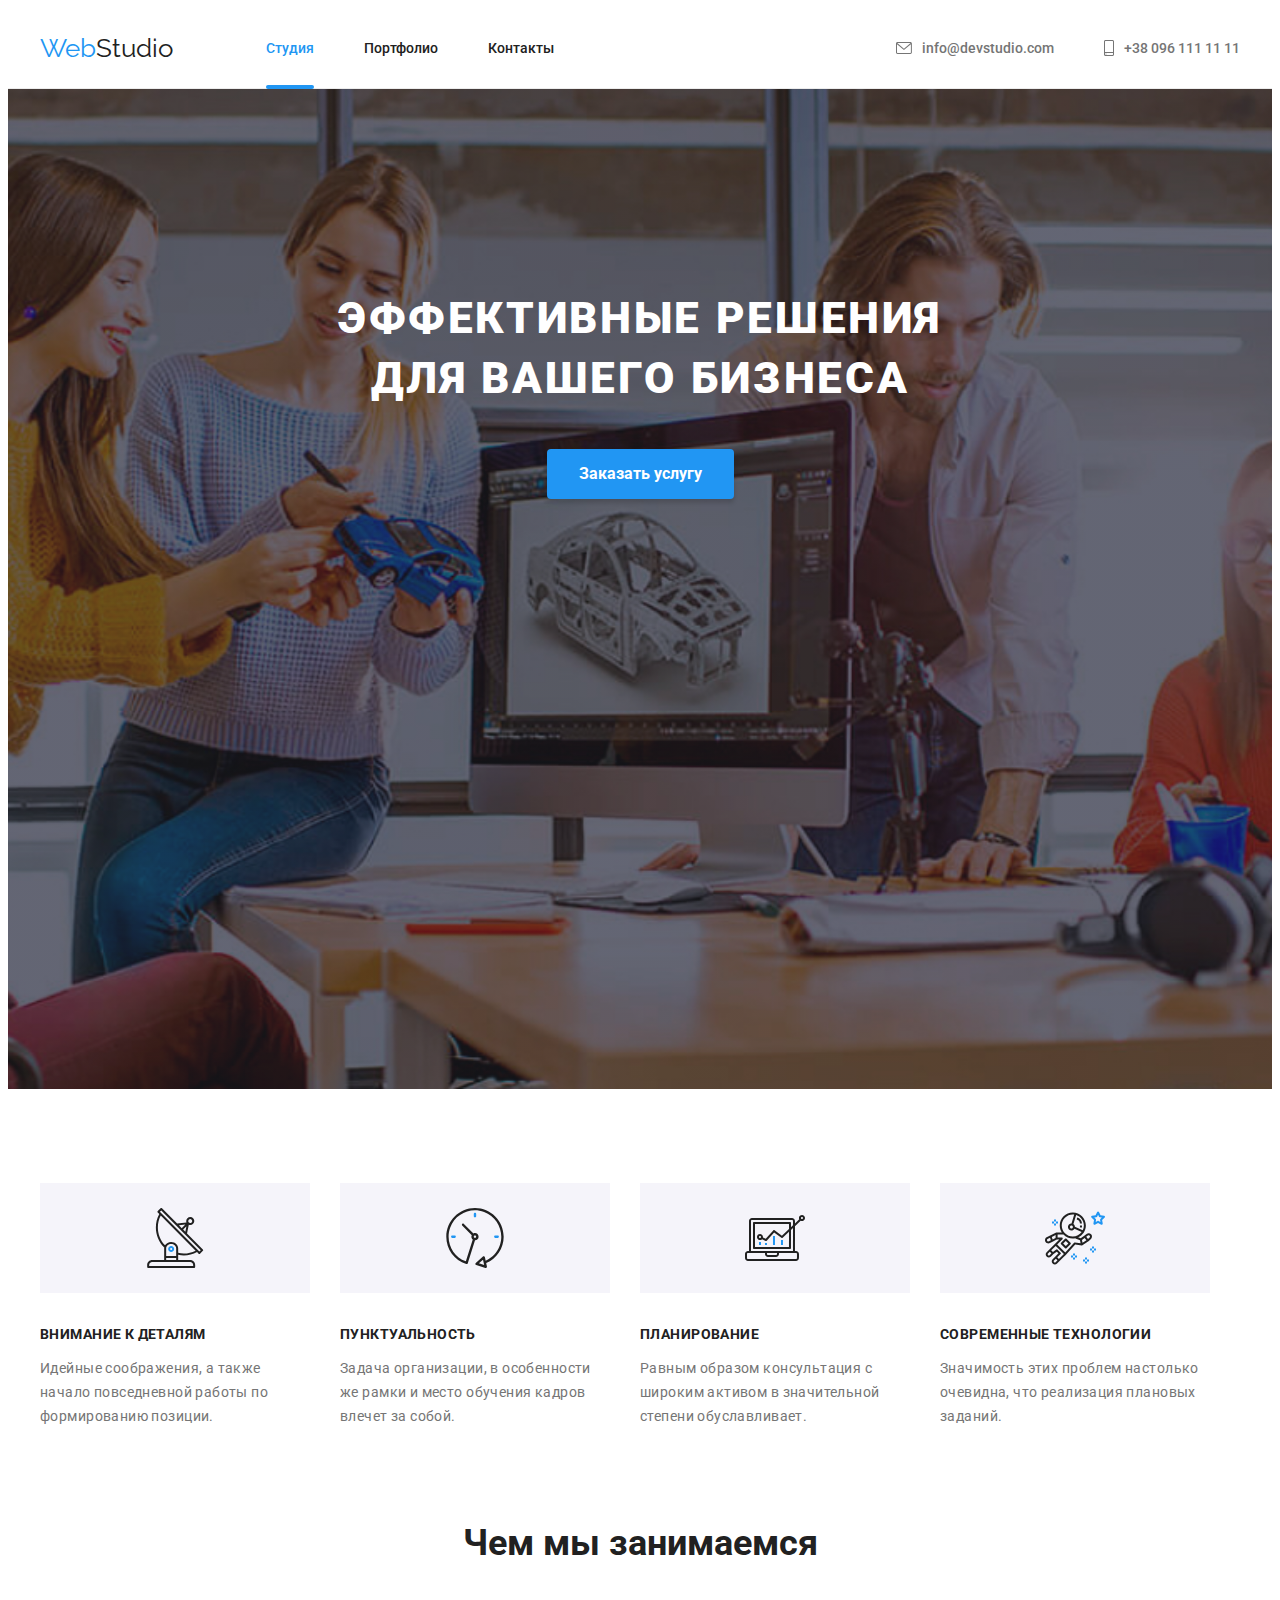
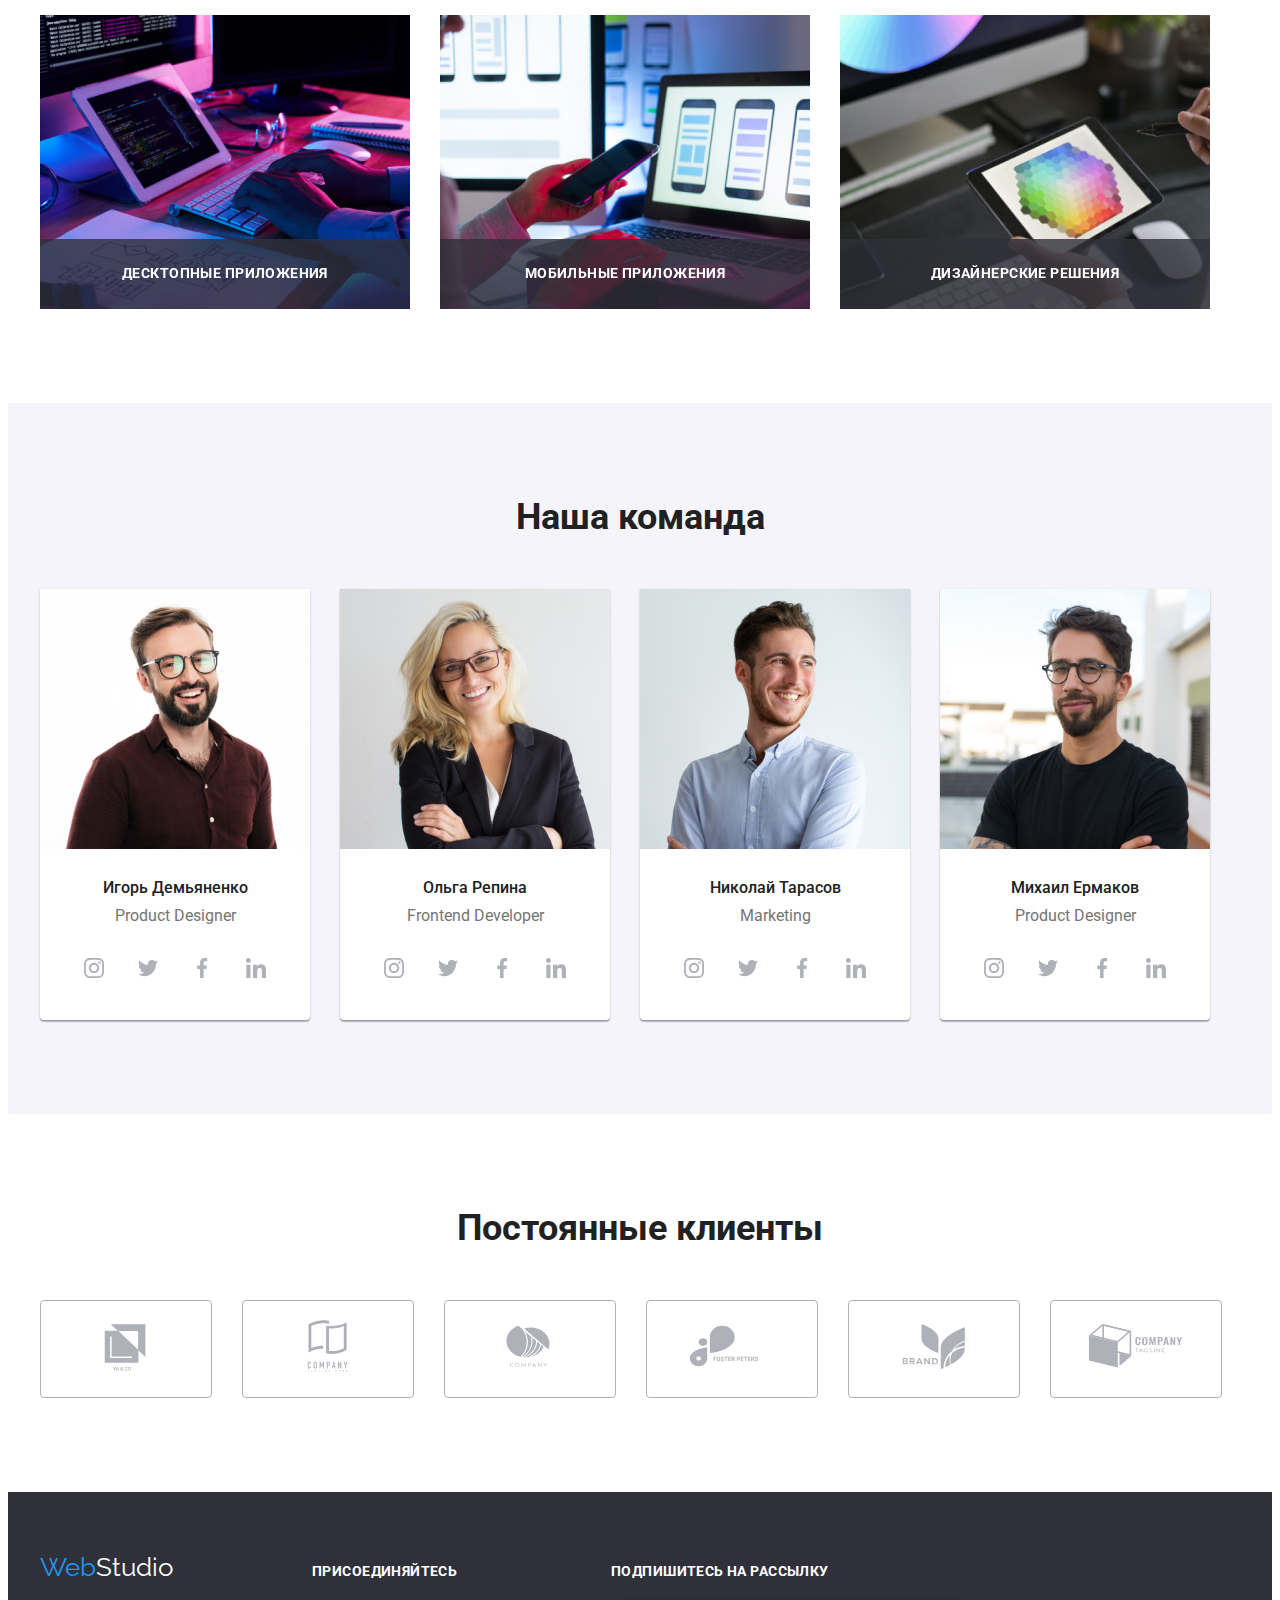
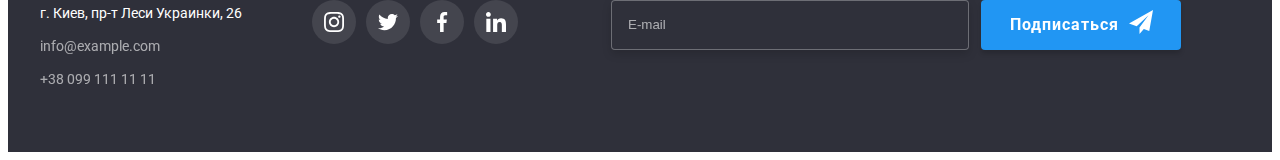
==== index.html @ 77d1bbd5 "rev 14.08" ====
<!DOCTYPE html>
<html lang="ru">

<head>
    <meta charset="UTF-8">
    <meta http-equiv="X-UA-Compatible" content="IE=edge">
    <meta name="viewport" content="width=device-width, initial-scale=1.0">
    <title>Web Studio</title>
    <link rel="preconnect" href="https://fonts.googleapis.com">
    <link rel="preconnect" href="https://fonts.gstatic.com" crossorigin>
    <link
        href="https://fonts.googleapis.com/css2?family=Raleway:wght@700&family=Roboto:wght@400;500;700;900&display=swap"
        rel="stylesheet">
    <link rel="stylesheet" href="https://cdnjs.cloudflare.com/ajax/libs/modern-normalize/1.1.0/modern-normalize.min.css"
        integrity="sha512-wpPYUAdjBVSE4KJnH1VR1HeZfpl1ub8YT/NKx4PuQ5NmX2tKuGu6U/JRp5y+Y8XG2tV+wKQpNHVUX03MfMFn9Q=="
        crossorigin="anonymous" referrerpolicy="no-referrer" />
    <link rel="stylesheet" href="./CSS/styles.css" />
</head>

<body>
    <!--Шапка-->
    <header class="header">
        <div class="header-top container">
        <nav class="main-nav">
            <a href="./index.html" class="logo-hd">Web<span class="logo-hd-half">Studio</span></a>
            <ul class="nav list">
                <li class="item"><a class="nav-li current link" href="./index.html">Студия</a></li>
                <li class="item"><a class="nav-li link" href="./portfolio.html">Портфолио</a></li>
                <li class="item"><a class="nav-li link" href="">Контакты</a></li>
            </ul>
        </nav>
        <ul class="address list">
                <li class="item">
                    <a class="address-li link" href="mailto:info@devstudio.com">
                    <svg class="icon-envelope" width="16" height="12">
                        <use href="./images/icons.svg#icon-envelope"></use>
                    </svg>
                    info@devstudio.com</a>
                </li>

                <li class="item">
                    <a class="address-li link" href="tel:+380961111111">
                    <svg class="icon-smartphone" width="10" height="16">
                        <use href="./images/icons.svg#icon-smartphone"></use>
                    </svg>
                    +38 096 111 11 11</a>
                </li>
        </ul>
        </div>
    </header>

    <!--Основа-->
    
    <main>
        <!--Суть и Кнопка-->
        <section class="hero overlay">
            <h1 class="hero-title">Эффективные решения для вашего бизнеса</h1>
        
            <!-- Модалка -->
            <button class="button" type="button" data-modal-open>Заказать услугу</button>
                <div class="backdrop is-hidden" data-modal>
                    <div class="modal">
                        <button type="button" class="icon-close" data-modal-close>
                            <svg class="icon-close-logo">
                                <use href="./images/icons.svg#icon-close"></use>
                            </svg>
                        </button>
                            
                        <form class="modal-form" method="post">
                            <h2 class="modal-form-title">Оставьте свои данные, мы вам перезвоним</h2>
                            <ul class="form-elements">
                                <li class="form-li">
                                    <label class="label-form" for="name">Имя</label>
                                    <input class="input-form" type="text" id="name" name="user_name" />
                                    <svg class="form-icon" width="18px" height="18px">
                                        <use href="./images/icons.svg#icon-person"></use>
                                    </svg>
                                    
                                </li>
                                <li class="form-li">
                                    <label class="label-form" for="phone">Телефон</label>
                                    <input class="input-form" type="email" id="phone" name="user_phone" value="+380">
                                </li>
                                <li class="form-li">
                                    <label class="label-form" for="mail">Почта</label>
                                    <input class="input-form" type="email" id="mail" name="user_email" placeholder="example@mail.com">
                                </li>
                                <li class="form-li">
                                    <label class="label-form" for="msg">Комментарий</label>
                                    <textarea class="text-form" id="msg" name="user_message" placeholder="Введите текст"></textarea>
                                </li>
                            </ul>

                            <label class="label-check">
                                <input class="checkbox" type="checkbox" name="check" value="assign" />
                                Соглашаюсь с рассылкой и принимаю<p class="check-text">Условия договора</p>
                            </label>
                            

                        </form>
                        <div class="sending">
                            <button class="button-send" type="submit">
                                <p>Отправить</p>
                            </button>
                        </div>
                    </div>
                </div>
                
        </section>

        <!--Особенности-->
        <section class="descr-features">
            <div class="container">
                <h2 class="visually-hidden">Особенности</h2>
                <ul class="features list">
                    <li class="item">
                        <div class="icon-log-desc">
                            <svg class="icon-logo" width="70" height="70">
                                <use href="./images/icons.svg#icon-antena"></use>
                            </svg>
                        </div>
                        <h3 class="title">Внимание к деталям</h3>
                        <p>Идейные соображения, а также начало повседневной работы по формированию позиции.</p>
                    </li>
                    <li class="item">
                        <div class="icon-log-desc">
                            <svg class="icon-logo" width="70" height="70">
                                <use href="./images/icons.svg#icon-clock1"></use>
                            </svg>
                        </div>
                        <h3 class="title">Пунктуальность</h3>
                        <p>Задача организации, в особенности же рамки и место обучения кадров влечет за собой.</p>
                    </li>
                    <li class="item">
                        <div class="icon-log-desc">
                            <svg class="icon-logo" width="70" height="70">
                                <use href="./images/icons.svg#icon-diagram1"></use>
                            </svg>
                        </div>
                        <h3 class="title">Планирование</h3>
                        <p>Равным образом консультация с широким активом в значительной степени обуславливает.</p>
                    </li>
                    <li class="item">
                        <div class="icon-log-desc">
                            <svg class="icon-logo" width="70" height="70">
                                <use href="./images/icons.svg#icon-astronaut1"></use>
                            </svg>
                        </div>
                        <h3 class="title">Современные технологии</h3>
                        <p>Значимость этих проблем настолько очевидна, что реализация плановых заданий.</p>
                    </li>
                </ul>
            </div>
        </section>

        <!--Чем мы занимаемся-->
        
        <section class="descr-gallery">
            <div class="container">
                <h2 class="section-title">Чем мы занимаемся</h2>
                <ul class="gallery list">
                    <li class="item">
                        <div class="box-descr">
                        <img src="./images/box-1.jpg" alt="Планшет" width="370">
                        <div class="overlay-descr">
                        <p class="overlay-descr-text">Десктопные приложения</p>
                        </div>
                        </div>
                    </li>
                    <li class="item">
                        <div class="box-descr">
                         <img src="./images/box-2.jpg" alt="Телефон и клава" width="370">
                        <div class="overlay-descr">
                        <p class="overlay-descr-text">Мобильные приложения</p>
                        </div>
                        </div>
                    </li>
                    <li class="item">
                        <div class="box-descr">
                        <img src="./images/box-3.jpg" alt="Планшет и клава" width="370">
                        <div class="overlay-descr">
                        <p class="overlay-descr-text">Дизайнерские решения</p>
                        </div>
                        </div>
                    </li>
                </ul>
            </div>
        </section>

        <!--Команда-->
        
        <section class="descr-team">
            <div class="container">
                <h2 class="team-title">Наша команда</h2>
                <ul class="team-list">
                    <li class="team-shadow"><img src="./images/photo-4.jpg" alt="Игорь Демьяненко" width="270">
                        <div class="member-box">
                        <h3 class="name"> Игорь Демьяненко</h3>
                        <p class="team-disc">Product Designer</p>
                        <ul class="social">
                            <li class="social-item">
                                <a class="social-link" href="#">
                                    <svg class="social-icon">
                                        <use href="./images/icons.svg#icon-instagram"></use>
                                    </svg>
                                </a>
                            </li>
                            <li class="social-item">
                                <a class="social-link" href="#">
                                    <svg class="social-icon">
                                        <use href="./images/icons.svg#icon-twitter1"></use>
                                    </svg>
                                </a>
                            </li>
                            <li class="social-item">
                                <a class="social-link" href="#">
                                    <svg class="social-icon">
                                        <use href="./images/icons.svg#icon-facebook"></use>
                                    </svg>
                                </a>
                            </li>
                            <li class="social-item">
                                <a class="social-link" href="#">
                                    <svg class="social-icon">
                                        <use href="./images/icons.svg#icon-linkedin"></use>
                                    </svg>
                                </a>
                            </li>
                        </ul>
                        </div>
                    </li>
                    <li class="team-shadow"><img src="./images/photo-1.jpg" alt="Ольга Репина" width="270">
                        <div class="member-box">
                        <h3 class="name"> Ольга Репина</h3>
                        <p class="team-disc">Frontend Developer</p>
                        <ul class="social">
                            <li class="social-item">
                                <a class="social-link" href="#">
                                    <svg class="social-icon">
                                        <use href="./images/icons.svg#icon-instagram"></use>
                                    </svg>
                                </a>
                            </li>
                            <li class="social-item">
                                <a class="social-link" href="#">
                                    <svg class="social-icon">
                                        <use href="./images/icons.svg#icon-twitter1"></use>
                                    </svg>
                                </a>
                            </li>
                            <li class="social-item">
                                <a class="social-link" href="#">
                                    <svg class="social-icon">
                                        <use href="./images/icons.svg#icon-facebook"></use>
                                    </svg>
                                </a>
                            </li>
                            <li class="social-item">
                                <a class="social-link" href="#">
                                    <svg class="social-icon">
                                        <use href="./images/icons.svg#icon-linkedin"></use>
                                    </svg>
                                </a>
                            </li>
                        </ul>
                        </div>
                    </li>
                    <li class="team-shadow"><img src="./images/photo-2.jpg" alt="Николай Тарасов" width="270">
                        <div class="member-box">
                        <h3 class="name"> Николай Тарасов</h3>
                        <p class="team-disc">Marketing</p>
                        <ul class="social">
                            <li class="social-item">
                                <a class="social-link" href="#">
                                    <svg class="social-icon">
                                        <use href="./images/icons.svg#icon-instagram"></use>
                                    </svg>
                                </a>
                            </li>
                            <li class="social-item">
                                <a class="social-link" href="#">
                                    <svg class="social-icon">
                                        <use href="./images/icons.svg#icon-twitter1"></use>
                                    </svg>
                                </a>
                            </li>
                            <li class="social-item">
                                <a class="social-link" href="#">
                                    <svg class="social-icon">
                                        <use href="./images/icons.svg#icon-facebook"></use>
                                    </svg>
                                </a>
                            </li>
                            <li class="social-item">
                                <a class="social-link" href="#">
                                    <svg class="social-icon">
                                        <use href="./images/icons.svg#icon-linkedin"></use>
                                    </svg>
                                </a>
                            </li>
                        </ul>
                        </div>
                    </li>
                    <li class="team-shadow"><img src="./images/photo-3.jpg" alt="Михаил Ермаков" width="270">
                        <div class="member-box">
                        <h3 class="name"> Михаил Ермаков</h3>
                        <p class="team-disc">Product Designer</p>
                        <ul class="social">
                            <li class="social-item">
                                <a class="social-link" href="#">
                                    <svg class="social-icon">
                                        <use href="./images/icons.svg#icon-instagram"></use>
                                    </svg>
                                </a>
                            </li>
                            <li class="social-item">
                                <a class="social-link" href="#">
                                    <svg class="social-icon">
                                        <use href="./images/icons.svg#icon-twitter1"></use>
                                    </svg>
                                </a>
                            </li>
                            <li class="social-item">
                                <a class="social-link" href="#">
                                    <svg class="social-icon">
                                        <use href="./images/icons.svg#icon-facebook"></use>
                                    </svg>
                                </a>
                            </li>
                            <li class="social-item">
                                <a class="social-link" href="#">
                                    <svg class="social-icon">
                                        <use href="./images/icons.svg#icon-linkedin"></use>
                                    </svg>
                                </a>
                            </li>
                        </ul>
                        </div>
                    </li>
                </ul>
            </div>
        </section>

    <!--Клиенты-->
        <section class="descr-clients">
            <div class="container">
                <h2 class="clients-title">Постоянные клиенты</h2>
                    <ul class="clients-list">
                        <li class="clients-li item">
                        <a href="#" class="clients-link link">
                            <svg class="icon-logo" width="106" height="60">
                                <use href="./images/icons.svg#icon-Logo"></use>
                            </svg>
                        </a>
                        </li>
                        <li class="clients-li item">
                        <a href="#" class="clients-link link">
                            <svg class="icon-logo" width="106" height="60">
                                <use href="./images/icons.svg#icon-Logo1"></use>
                            </svg>
                            </a>
                        </li>
                        <li class="clients-li item">
                        <a href="#" class="clients-link link">
                            <svg class="icon-logo" width="106" height="60">
                                <use href="./images/icons.svg#icon-Logo2"></use>
                            </svg>
                            </a>
                        </li>
                        <li class="clients-li item">
                        <a href="#" class="clients-link link">
                            <svg class="icon-logo" width="106" height="60">
                                <use href="./images/icons.svg#icon-Logo3"></use>
                            </svg>
                            </a>
                        </li>
                        <li class="clients-li item">
                        <a href="#" class="clients-link link">
                            <svg class="icon-logo" width="106" height="60">
                                <use href="./images/icons.svg#icon-Logo4"></use>
                            </svg>
                            </a>
                        </li>
                        <li class="clients-li item">
                        <a href="#" class="clients-link link">
                            <svg class="icon-logo" width="106" height="60">
                                <use href="./images/icons.svg#icon-Logo5"></use>
                            </svg>
                            </a>
                        </li>

                    </ul>
            </div>
        </section>
    </main>

    <!--Футтер-->
    
    <footer class="footer">
        <div class="container footer-content">
            <div>
            <a class="logo-ft link" href="/">Web<span class="logo-ft-half">Studio</span></a>
                <address>
                 <p class="address-fiz">г. Киев, пр-т Леси Украинки, 26</p>
                    <ul class="address-foot list">
                        <li class="item"><a class="foot-li link" href="mailto:info@example.com">info@example.com</a></li>
                        <li class="item"><a class="foot-li link" href="tel:+380991111111">+38 099 111 11 11</a></li>
                    </ul>
                </address>
            </div>

            <div class="join-content">
                <p class="join">Присоединяйтесь</p>
                <ul class="join-list list">
                    <li class="item"><a class="join-link link" href="#">
                                <svg class="join-link-icon">
                                    <use href="./images/icons.svg#icon-instagram"></use>
                                </svg>
                        </a>
                    </li>
                    <li class="item"><a class="join-link link" href="#">
                            <svg class="join-link-icon">
                                    <use href="./images/icons.svg#icon-twitter1"></use>
                                </svg>
                             </a>
                    </li>
                    <li class="item"><a class="join-link link" href="#">
                            <svg class="join-link-icon">
                                    <use href="./images/icons.svg#icon-facebook"></use>
                                </svg>
                             </a>
                    </li>
                    <li class="item"><a class="join-link link" href="#">
                            <svg class="join-link-icon">
                                    <use href="./images/icons.svg#icon-linkedin"></use>
                                </svg>
                            </a>
                    </li>
                </ul>
            </div>

            <div class="subscribe-content">
                <p class="subscribe">Подпишитесь на рассылку</p>
                <div class="subscr-place">
                <form class="form-subcr" name="subscribe-form" autocomplete="on" novalidate>
                    <div class="form-field-subcr">
                        <label for="user_email">
                            <input type="email" placeholder="E-mail" id="user-email" autofocus/>
                        </label>
                    </div>
                </form>
            
                <button type="submit" class="button-subscr">
                    <p>Подписаться</p>
                    <div class="icon-submit">
                        <svg class="submit-logo">
                            <use href="./images/icons.svg#icon-send"></use>
                        </svg>
                </button>
            </div>
            </div>

        </div>
    </footer>
    <script src="./js/modal.js"></script>
</body>

</html>
---- CSS/styles.css ----
:root {
  --primary-text-color: #757575;
  --tittle-text-color: #212121;
  --accent-color: #2196f3;
  --secondary-text-color: #ffffff;
  --background-color: #2f303a;
  --button-background-color: #188ce8;
  --unique-color: rgba(255, 255, 255, 0.6);
  --unique-background-color: #f5f4fa;
  --social-footer-bg-color: rgba(255, 255, 255, 0.1);
  --features-bg-color: rgba(245, 244, 250, 1);
  --social-link-color: #afb1b8;
  --cubic-anim: 250ms cubic-bezier(0.4, 0, 0.2, 1);
}
/* Global styles */

body {
  font-family: "Raleway", sans-serif;
  font-family: "Roboto", sans-serif;
  color: var(--primary-text-color);
  background-color: var(--secondary-text-color);
}

h1,
h2,
h3,
h4,
h5,
h6,
p,
ul {
  margin: 0;
  padding: 0;
}

.list {
  list-style: none;
}

link {
  text-decoration: none;
}

a {
  text-decoration: none;
}
img {
  display: block;
  max-width: 100%;
  height: auto;
}

.container {
  width: 1200px;
  margin: 0 auto;
  padding: 0 15px;
}

/* logo header styles */

.logo-hd {
  font-family: "Raleway", sans-serif;
  font-size: 26px;
  line-height: 1.17;
  text-decoration: none;
  color: var(--accent-color);
}

.logo-hd-half {
  color: var(--tittle-text-color);
}

/* nav styles */

.header {
  border-bottom: #ececec 1px solid;
}

.header-top {
  display: flex;
}

.main-nav {
  display: flex;
  align-items: center;
}

.nav {
  display: flex;
  margin-left: 93px;
}

.nav .item + .item {
  margin-left: 50px;
}

.nav .nav-li {
  display: block;
  padding-top: 32px;
  padding-bottom: 32px;
  color: var(--tittle-text-color);
  font-weight: 500;
  font-size: 14px;
  line-height: 1.17;
  position: relative;
  transition: color var(--cubic-anim);
}

.address .address-li {
  padding-top: 32px;
  padding-bottom: 32px;
  font-weight: 500;
  font-size: 14px;
  line-height: 1.17;
  position: relative;
  transition: color var(--cubic-anim);
}

.address {
  display: flex;
  margin-left: auto;
}

.address .item + .item {
  margin-left: 50px;
}

.address-li {
  display: flex;
  align-items: center;
  color: var(--primary-text-color);
}

.nav .nav-li.current,
.address-li:hover,
.address-li:focus,
.nav .nav-li:hover,
.nav .nav-li:focus {
  color: var(--accent-color);
}

.nav-li.current::after {
  content: "";
  position: absolute;
  left: 0;
  bottom: -1px;
  width: 100%;
  height: 4px;
  border-radius: 2px;
  background-color: var(--accent-color);
  background-size: contain;
  transition: color var(--cubic-anim);
}

.nav-li.current:hover::after {
  transform: scaleX(1);
}

.nav .nav-li.current:focus,
.nav .nav-li.current:hover {
  color: var(--button-background-color);
}

.icon-envelope {
  fill: currentColor;
  margin-right: 10px;
}

.icon-smartphone {
  fill: currentColor;
  margin-right: 10px;
}

/*Main*/

.visually-hidden {
  position: absolute;
  width: 1px;
  height: 1px;
  margin: -1px;
  border: 0;
  padding: 0;
  white-space: nowrap;
  clip-path: inset(100%);
  clip: rect(0 0 0 0);
  overflow: hidden;
}

.hero {
  padding: 200px 0;
  text-align: center;
}

.overlay {
  margin-left: auto;
  margin-right: auto;
  max-width: 1600px;
  min-width: 1200px;
  height: 600px;
  background-image: linear-gradient(
      to bottom,
      rgba(47, 48, 58, 0.4),
      rgba(47, 48, 58, 0.4)
    ),
    url("../images/mainback.jpg");
  background-repeat: no-repeat;
  background-position: center;
  background-size: cover;
}

.hero-title {
  margin: 0 auto 40px;
  color: var(--secondary-text-color);
  font-size: 44px;
  max-width: 696px;
  justify-content: center;
  line-height: 1.36;
  font-weight: 900;
  text-transform: uppercase;
  letter-spacing: 0.06em;
}

.button:hover,
.button:focus {
  background-color: var(--button-background-color);
}

.button {
  padding: 10px 32px;
  text-align: center;
  font-size: 16px;
  line-height: 1.9;
  font-weight: 700;
  font-family: inherit;
  color: var(--secondary-text-color);
  background-color: var(--accent-color);
  box-shadow: 0px 4px 4px rgba(0, 0, 0, 0.15);
  border-radius: 4px;
  border: none;
  cursor: pointer;
}

.backdrop {
  position: fixed;
  width: 100%;
  height: 100%;
  left: 0;
  top: 0;
  background-color: rgba(0, 0, 0, 0.5);
  opacity: 1;
  transition: opacity var(--cubic-anim);
}

.backdrop.is-hidden {
  opacity: 0;
  pointer-events: none;
}

.modal {
  position: absolute;
  top: 50%;
  left: 50%;
  transform: translate(-50%, -50%);
  min-width: 528px;
  min-height: 581px;
  background: #ffffff;
  box-shadow: 0px 1px 3px rgba(0, 0, 0, 0.12), 0px 1px 1px rgba(0, 0, 0, 0.14),
    0px 2px 1px rgba(0, 0, 0, 0.2);
  border-radius: 4px;
  transition: transform var(--cubic-anim);
}

.icon-close {
  position: absolute;
  top: 8px;
  right: 8px;
  border: 1px solid rgba(0, 0, 0, 0.1);
  border-radius: 30px;
  display: flex;
  justify-content: center;
  align-items: center;
  padding: 6px;
  background-color: var(--secondary-text-color);
}

.icon-close-logo {
  fill: var(--tittle-text-color);
  width: 18px;
  height: 18px;
  cursor: pointer;
  transition: fill var(--cubic-anim);
}

.icon-close-logo:hover,
.icon-close-logo:focus {
  fill: var(--button-background-color);
}

/* Modal Form */

.sending {
  position: relative;
  display: flex;
  justify-content: center;
  text-align: center;
}

.button-send:hover,
.button-send:focus {
  background-color: var(--button-background-color);
}

.button-send {
  position: relative;
  padding: 10px 28px 10px 29px;
  margin-bottom: 40px;
  font-size: 16px;
  line-height: 1.9;
  font-weight: 700;
  font-family: inherit;
  letter-spacing: 0.06em;
  color: var(--secondary-text-color);
  background-color: var(--accent-color);
  box-shadow: 0px 4px 4px rgba(0, 0, 0, 0.15);
  border-radius: 4px;
  border: none;
  cursor: pointer;
}

.modal-form {
  width: 448px;
  display: flex;
  flex-direction: column;
  text-align: start;
  margin-left: 0;
  margin-right: 0;
}

.modal-form-title {
  margin: 40px 40px 12px 40px;
  width: 100%;
  display: flex;
  justify-content: center;
  text-align: center;
  font-weight: 700;
  font-size: 20px;
  line-height: 1.15;
  text-align: center;
  letter-spacing: 0.03em;
  color: var(--tittle-text-color);
}

.form-elements {
  position: relative;
  list-style: none;
  margin: 0 40px;
}

.form-elemets .form-li + .form-li {
  margin-top: 10px;
}

.label-form {
  margin-top: 10px;
  padding-bottom: 4px;
  display: inline-block;
  text-align: left;
  font-weight: 400;
  font-size: 12px;
  line-height: 1.16;
  letter-spacing: 0.01em;
  color: var(--primary-text-color);
}

.input-form,
.text-form {
  position: relative;
  outline: none;
  width: 448px;
  height: 40px;
  border: 1px solid rgba(33, 33, 33, 0.2);
  box-sizing: border-box;
  border-radius: 4px;
  font-weight: 400;
  font-size: 12px;
  line-height: 1.16;
  letter-spacing: 0.01em;
  color: var(--tittle-text-color);
}

.input-form:hover:focus,
.text-form:hover:focus {
  outline: none;
  border-color: var(--accent-color);
}

.text-form {
  height: 138px;
  padding: 12px 16px;
  font-weight: 400;
  font-size: 12px;
  line-height: 1.16;
  letter-spacing: 0.01em;
  color: var(--tittle-text-color);
}

.form-icon {
  position: absolute;
  top: 0;
  left: 0;
  width: 18px;
  height: 18px;
  fill: var(--tittle-text-color);
  transition: fill var(--cubic-anim);
}

.check-text {
  font-size: 14px;
  line-height: 1.71;
  letter-spacing: 0.03em;
  color: var(--accent-color);
  text-decoration: underline;
  cursor: pointer;
}

.label-check {
  margin: 20px 51px 30px 54px;
  display: flex;
  width: 100%;
  text-align: left;
  font-weight: 400;
  font-size: 14px;
  line-height: 1.71;
  letter-spacing: 0.03em;
  color: var(--primary-text-color);
}

.checkbox {
  margin-left: 7px;
}

/* Features */

.descr-features {
  padding: 94px 0;
}

.features {
  display: flex;
  font-size: 14px;
  line-height: 1.71;
  font-weight: 400;
  letter-spacing: 0.03em;
  margin-left: -30px;
}

.icon-log-desc {
  display: flex;
  justify-content: center;
  align-items: center;
  padding: 25px 0;
  fill: currentColor;
  background-color: var(--features-bg-color);
  width: 100%;
  margin-bottom: 30px;
}

.icon-logo {
  width: 70px;
  height: 70px;
}

.features .item {
  margin-left: 30px;
  width: 270px;
}

.title {
  margin-bottom: 10px;
  color: var(--tittle-text-color);
  font-size: 14px;
  line-height: 1.71;
  text-transform: uppercase;
  font-weight: 700;
  width: 270px;
}

/* Gallery */

.descr-gallery {
  padding-bottom: 94px;
}
.section-title {
  margin-bottom: 50px;
  font-size: 36px;
  line-height: 1.16;
  font-weight: 700;
  text-align: center;
  color: var(--tittle-text-color);
}

.gallery {
  display: flex;
  position: relative;
  z-index: 1;
}

.gallery .item + .item {
  margin-left: 30px;
}

.box-descr {
  position: relative;
  height: 294px;
  width: 370px;
  display: flex;
  justify-content: center;
  align-items: center;
  overflow: hidden;
}

.overlay-descr {
  position: absolute;
  bottom: 0;
  left: 0;
  width: 100%;
  height: 70px;
  opacity: 1;
  background-color: rgba(47, 48, 58, 0.8);
}

.overlay-descr-text {
  padding: 27px 82px;
  font-weight: 700;
  font-size: 14px;
  line-height: 1.14;
  text-transform: uppercase;
  text-align: center;
  letter-spacing: 0.03em;
  color: var(--secondary-text-color);
}

/* Team */

.descr-team {
  background-color: var(--unique-background-color);
  padding: 94px 0;
}

.team-title,
.clients-title {
  margin-bottom: 50px;
  font-size: 36px;
  line-height: 1.16;
  font-weight: 700;
  text-align: center;
  color: var(--tittle-text-color);
}

.team-list {
  display: flex;
  text-align: center;
  font-size: 16px;
  line-height: 1.17;
  list-style: none;
}

.team-list .team-shadow + .team-shadow {
  margin-left: 30px;
}

.team-shadow {
  width: 270px;
  box-shadow: 0px 1px 3px rgba(0, 0, 0, 0.12), 0px 1px 1px rgba(0, 0, 0, 0.14),
    0px 2px 1px rgba(0, 0, 0, 0.2);
  border-radius: 0px 0px 4px 4px;
  background-color: #fff;
}

.member-box {
  padding: 30px 20px;
}

.name {
  margin-bottom: 10px;
  color: var(--tittle-text-color);
  font-size: 16px;
  line-height: 1.17;
  font-weight: 500;
}

.team-disc {
  margin: 0px;
}

.social {
  display: flex;
  justify-content: center;
  margin-top: 20px;
  list-style: none;
  padding: 0;
}
.social-item:not(:last-child) {
  margin-right: 10px;
}
.social-link {
  display: flex;
  padding: 12px;
  border-radius: 50%;
  transition: background-color var(--cubic-anim);
}
.social-icon {
  fill: var(--social-link-color);
  width: 20px;
  height: 20px;
  transition: fill var(--cubic-anim);
}
.social-link:hover,
.social-link:focus {
  background-color: var(--accent-color);
  border-radius: 50%;
  cursor: pointer;
}

.social-link:hover .social-icon {
  fill: var(--secondary-text-color);
  transform: background-color var(--cubic-anim);
  transition: fill var(--cubic-anim);
}

/* Clients */

.descr-clients {
  padding: 94px 0;
}

.clients-list {
  display: flex;
}

.clients-list .item + .item {
  margin-left: 30px;
}

.clients-li {
  display: flex;
  justify-content: center;
  align-items: center;
}

.clients-link {
  padding: 16px 32px;
  border: 1px solid #afb1b8;
  border-radius: 4px;
  transition: border-color var(--cubic-anim);
}

.icon-logo {
  width: 106px;
  height: 60px;
  fill: var(--social-link-color);
  transition: fill var(--cubic-anim);
}

.clients-link:hover .icon-logo,
.clients-link:focus .icon-logo {
  fill: var(--accent-color);
}
.clients-link:hover,
.clients-link:focus {
  border: 1px solid var(--accent-color);
}

/* footer */

.footer {
  background-color: var(--background-color);
  padding: 60px 0;
}

.logo-ft {
  display: inline-block;
  margin-bottom: 20px;
  color: var(--accent-color);
  font-family: "Raleway", sans-serif;
  font-size: 26px;
  line-height: 1.17;
}

.logo-ft-half {
  color: var(--secondary-text-color);
}

.address-fiz {
  margin-bottom: 9px;
  color: var(--secondary-text-color);
}

.address-fiz,
.foot-li {
  align-items: baseline;
  font-style: normal;
  font-size: 14px;
  line-height: 1.7;
}

.address-foot .item:not(:last-child) {
  margin-bottom: 9px;
}

.foot-li {
  color: var(--unique-color);
  position: relative;
  transition: color var(--cubic-anim);
}

.address-foot .foot-li:hover,
.address-foot .foot-li:focus {
  color: var(--accent-color);
}

.footer-content {
  display: flex;
  align-items: baseline;
}

.join-content {
  display: block;
  margin-left: 70px;
}

.join {
  font-weight: 700;
  font-size: 14px;
  line-height: 1.14;
  letter-spacing: 0.03em;
  text-transform: uppercase;
  color: var(--secondary-text-color);
  margin-bottom: 20px;
}

.join-list {
  display: flex;
}

.join-list .item + .item {
  margin-left: 10px;
}

.join-link {
  display: flex;
  justify-content: center;
  align-items: center;
  width: 44px;
  height: 44px;
  border-radius: 50%;
  background-color: var(--social-footer-bg-color);
  cursor: pointer;
  transition: background-color var(--cubic-anim);
}

.join-link-icon {
  width: 20px;
  height: 20px;
  fill: var(--secondary-text-color);
  transition: fill var(--cubic-anim);
}

.join-link:hover,
.join-link:focus {
  background-color: var(--accent-color);
}

.subscribe-content {
  display: block;
  margin-left: 93px;
}

.subscribe {
  font-weight: 700;
  font-size: 14px;
  line-height: 1.14;
  letter-spacing: 0.03em;
  text-transform: uppercase;
  color: var(--secondary-text-color);
  margin-bottom: 20px;
}

.subscr-place {
  display: flex;
}

.button-subscr:hover,
.button-subscr:focus {
  background-color: var(--button-background-color);
}

.button-subscr {
  position: relative;
  margin-left: 12px;
  padding: 10px 28px 10px 29px;
  display: flex;
  text-align: center;
  font-size: 16px;
  line-height: 1.9;
  font-weight: 700;
  font-family: inherit;
  letter-spacing: 0.06em;
  color: var(--secondary-text-color);
  background-color: var(--accent-color);
  box-shadow: 0px 4px 4px rgba(0, 0, 0, 0.15);
  border-radius: 4px;
  border: none;
  cursor: pointer;
}

.icon-submit {
  display: flex;
  justify-content: left;
  align-items: left;
  margin-left: 10px;
}

.submit-logo {
  fill: var(--secondary-text-color);
  width: 24px;
  height: 24px;
}

/* Form Subscribe */

.form-subcr {
  position: relative;
  width: 358px;
  margin-left: auto;
  margin-right: auto;
}

.form-field-subcr {
  display: flex;
  flex-direction: column;
}

.form-field-subcr input {
  width: 358px;
  height: 50px;
  outline: none;
  padding: 15px 0;
  padding-left: 16px;
  border: 1px solid rgba(255, 255, 255, 0.3);
  box-sizing: border-box;
  filter: drop-shadow(0px 4px 4px rgba(0, 0, 0, 0.15));
  border-radius: 4px;
  background-color: var(--background-color);
  color: var(--secondary-text-color);
}

.form-field-subcr input::placeholder {
  color: rgba(255, 255, 255, 0.6);
}

/* Portfolio */

.page-title {
  display: none;
  margin: 0;
}

.descr-projects {
  padding: 94px 0;
}

/* Buttons */

.buttons {
  padding: 6px 22px;
  color: var(--tittle-text-color);
  background-color: var(--unique-background-color);
  border: none;
  border-radius: 4px;
  font-family: inherit;
  font-size: 16px;
  line-height: 1.6;
  font-weight: 500;
  cursor: pointer;
  transition: color var(--cubic-anim), background-color var(--cubic-anim),
    box-shadow var(--cubic-anim);
}

.buttons:hover,
.buttons:focus,
.filtres .current {
  box-shadow: 0px 3px 1px rgba(0, 0, 0, 0.1), 0px 1px 2px rgba(0, 0, 0, 0.08),
    0px 2px 2px rgba(0, 0, 0, 0.12);
  color: var(--secondary-text-color);
  background-color: var(--accent-color);
}

.filtres .current:hover,
.filtres .current:focus {
  background-color: var(--button-background-color);
}

.filtres {
  display: flex;
  justify-content: center;
  margin-bottom: 50px;
}

.filtres .item + .item {
  margin-left: 8px;
}

/* Projects */

.projects {
  display: flex;
  flex-wrap: wrap;
  position: relative;
  overflow: hidden;
}

.projects-border {
  margin-right: 30px;
  margin-bottom: 30px;
  width: calc((100% - 2 * 30px) / 3);
  box-sizing: border-box;
}

.projects-border:nth-child(3n) {
  margin-right: 0;
}
.projects-border:nth-last-child(-n + 3) {
  margin-bottom: 0;
}

.projects-link {
  display: block;
  height: 100%;
  color: var(--primary-text-color);
  font-size: 16px;
  line-height: 1.9;
  text-decoration: none;
}

.projects-link:hover,
.projects-link:focus {
  box-shadow: 0px 1px 1px rgba(0, 0, 0, 0.12), 0px 4px 4px rgba(0, 0, 0, 0.06),
    1px 4px 6px rgba(0, 0, 0, 0.16);
  transform: translatex(0);
}

.projects-title-color {
  margin-bottom: 4px;
  font-size: 18px;
  line-height: 2;
  font-weight: 700;
  color: var(--tittle-text-color);
}

.projects-disc {
  width: 370px;
}

.projects-box {
  padding: 30px 20px;
  border-right: 1px solid #eeeeee;
  border-bottom: 1px solid #eeeeee;
  border-left: 1px solid #eeeeee;
}

.img-thumb {
  position: relative;
  overflow: hidden;
}
.img-thumb:hover::before {
  opacity: 1;
}

.projects-link:hover .overlay-projects {
  transform: translatex(0);
  opacity: 1;
}

.overlay-projects {
  position: absolute;
  top: 0;
  left: 0;
  width: 100%;
  height: 100%;
  background-color: rgba(33, 150, 243, 0.9);
  transform: translatey(100%);
  transition: transform var(--cubic-anim);
  opacity: 1;
}

.overlay-projects > p {
  color: #fff;
  padding: 63px 24px;
  margin: 0;
  font-size: 18px;
  line-height: 1.6;
  letter-spacing: 0.03em;
}
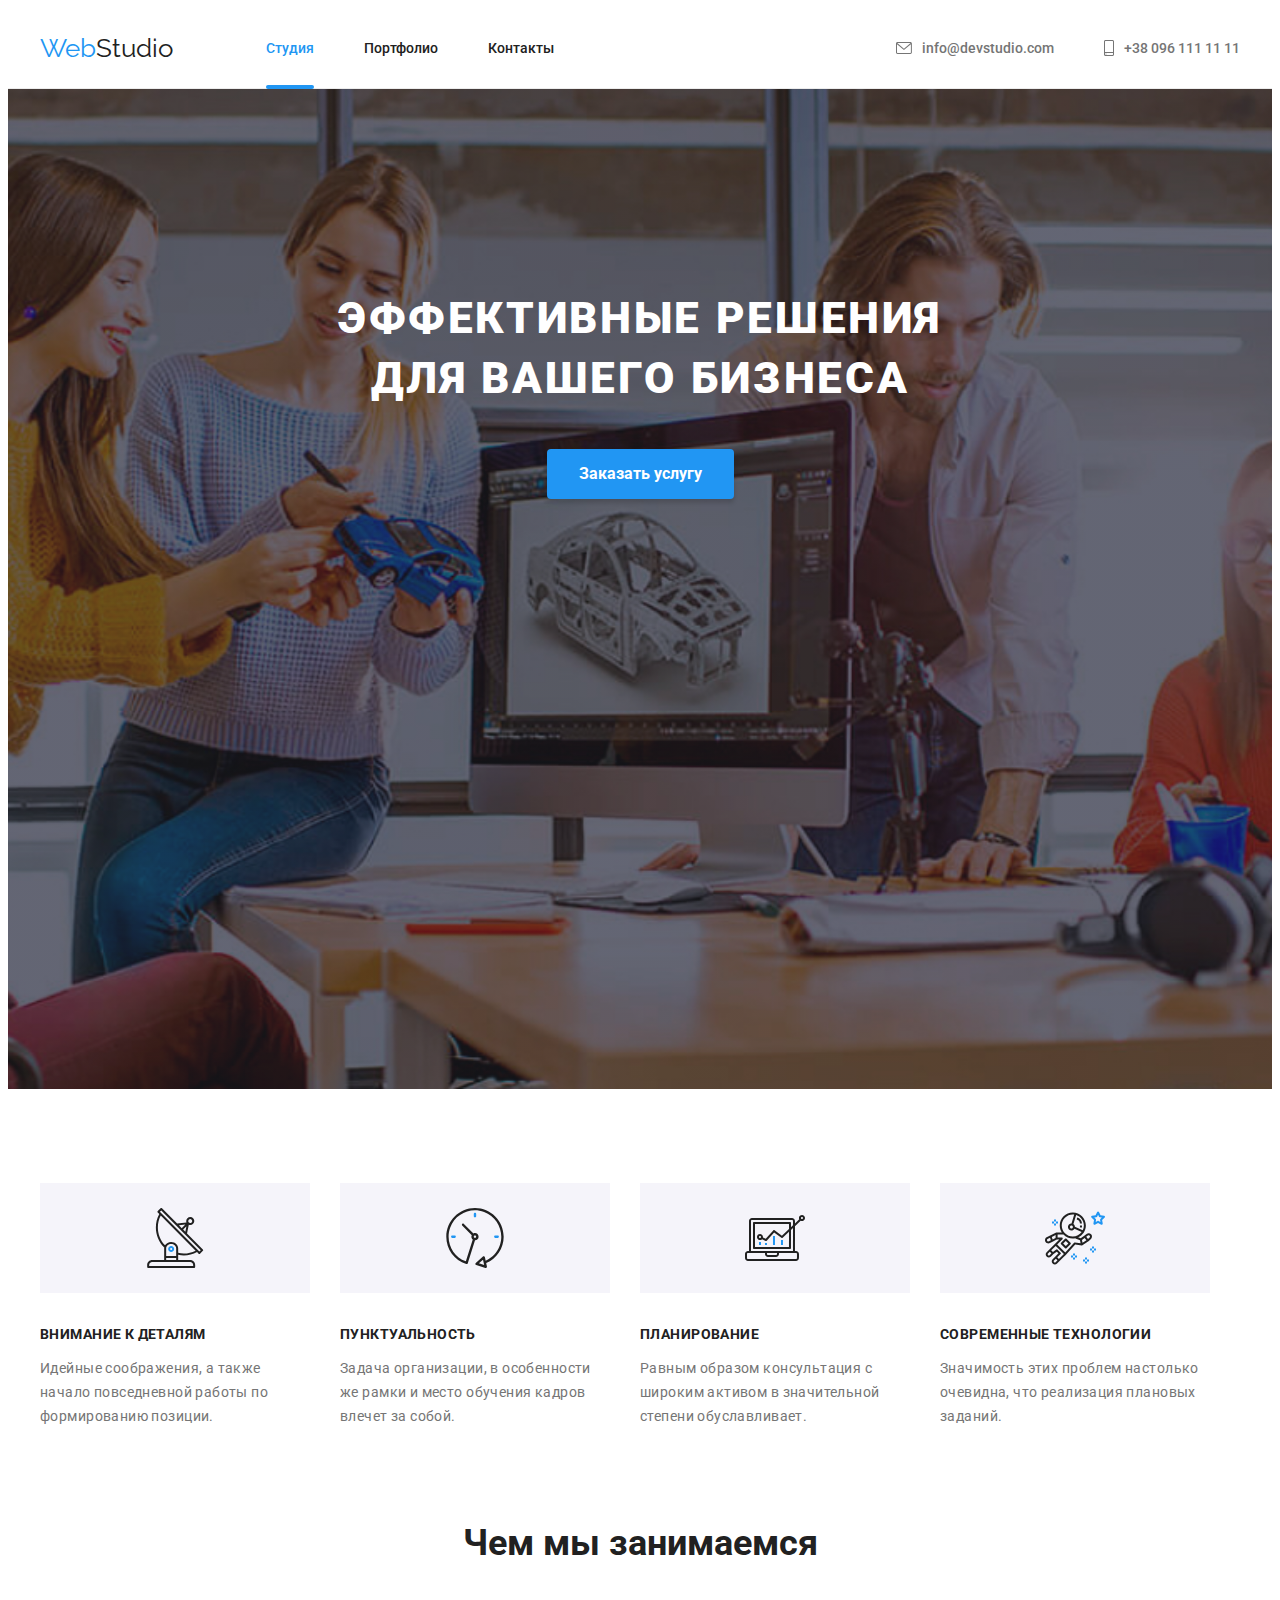
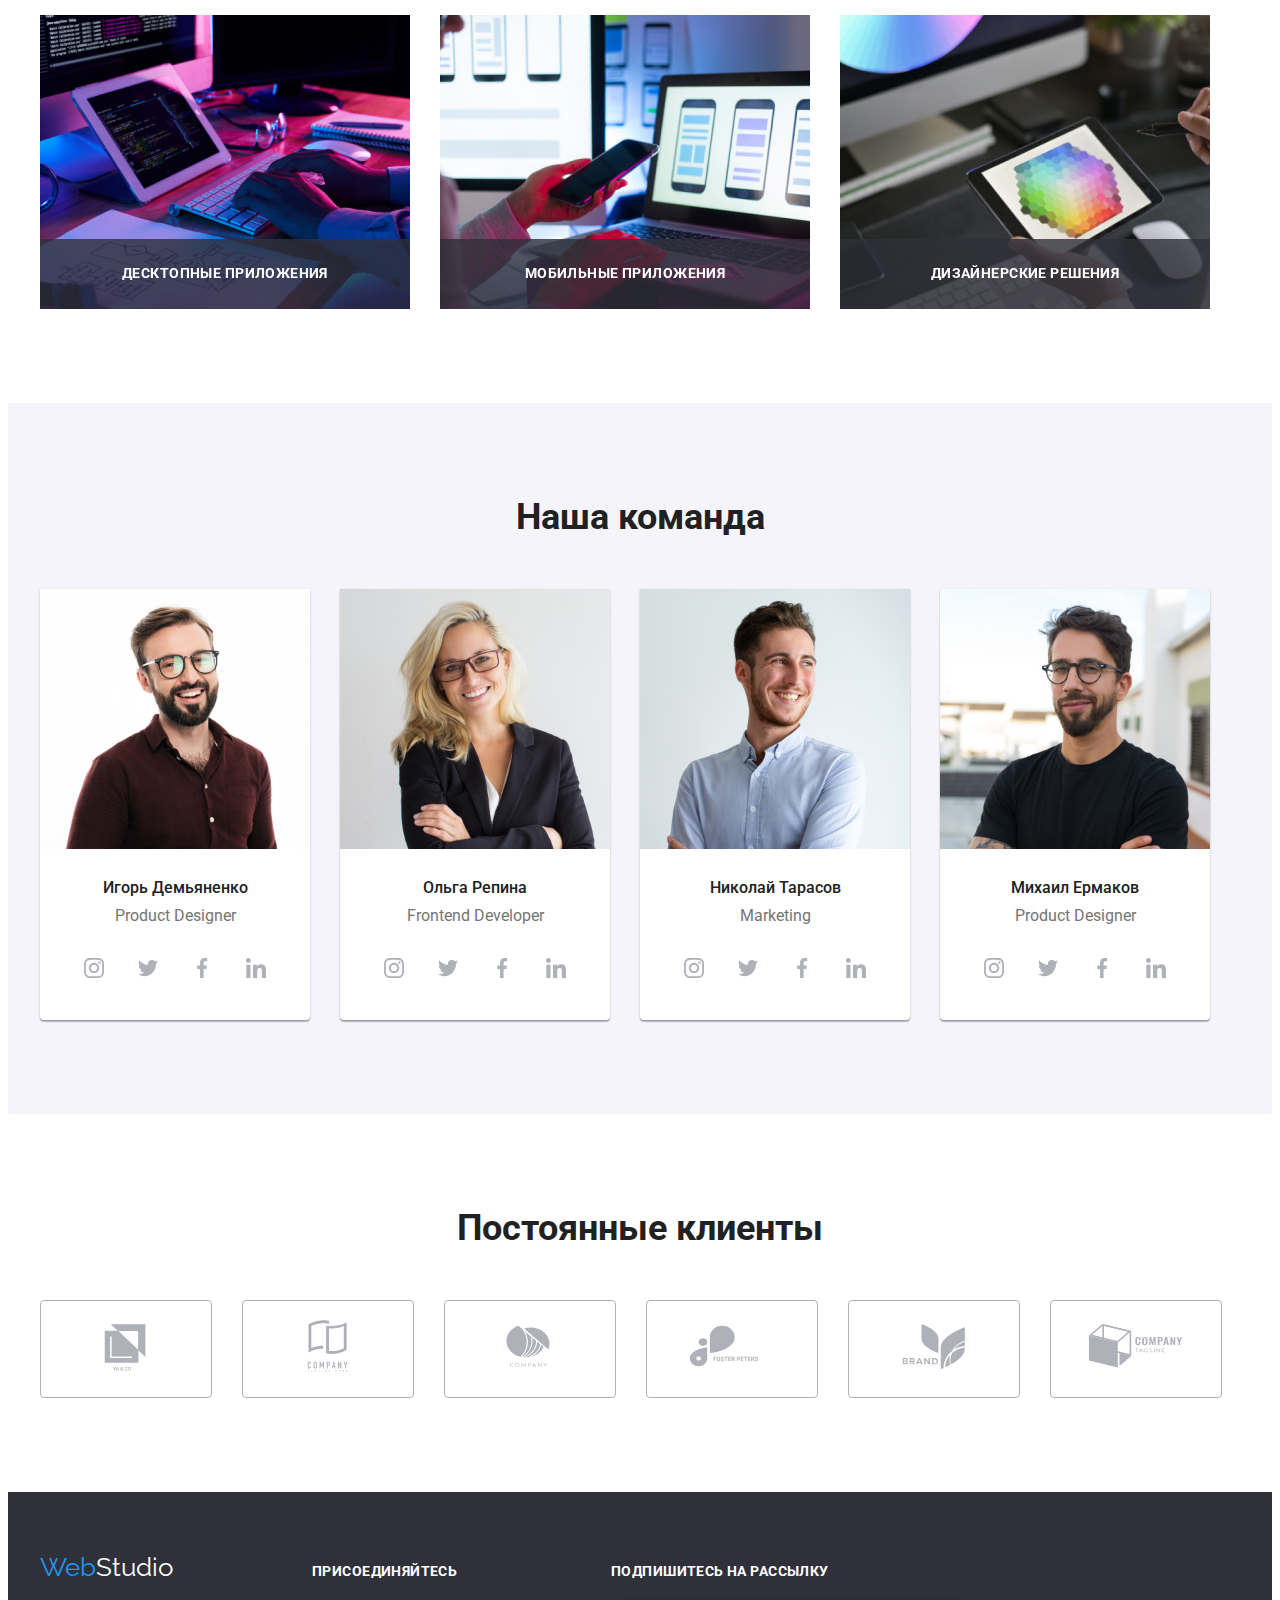
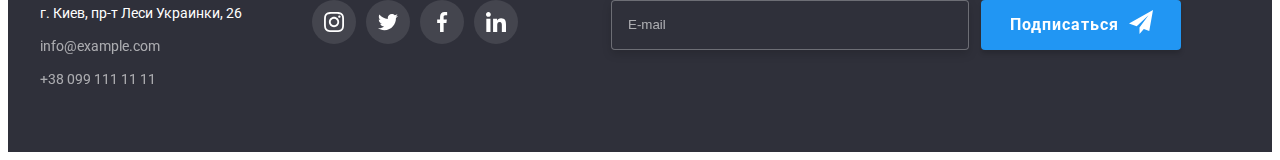
==== commit 2556702a: "done" ====
--- a/index.html
+++ b/index.html
@@ -75,15 +75,20 @@
                                     <svg class="form-icon" width="18px" height="18px">
                                         <use href="./images/icons.svg#icon-person"></use>
                                     </svg>
-                                    
                                 </li>
                                 <li class="form-li">
                                     <label class="label-form" for="phone">Телефон</label>
                                     <input class="input-form" type="email" id="phone" name="user_phone" value="+380">
+                                    <svg class="form-icon" width="18px" height="18px">
+                                        <use href="./images/icons.svg#icon-phone"></use>
+                                    </svg>
                                 </li>
                                 <li class="form-li">
                                     <label class="label-form" for="mail">Почта</label>
                                     <input class="input-form" type="email" id="mail" name="user_email" placeholder="example@mail.com">
+                                    <svg class="form-icon" width="18px" height="18px">
+                                        <use href="./images/icons.svg#icon-email"></use>
+                                    </svg>
                                 </li>
                                 <li class="form-li">
                                     <label class="label-form" for="msg">Комментарий</label>
@@ -93,6 +98,9 @@
 
                             <label class="label-check">
                                 <input class="checkbox" type="checkbox" name="check" value="assign" />
+                                <svg class="icon" width="15px" height="15px">
+                                    <use href="./images/icons.svg#icon-checkbox-off"></use>
+                                </svg>
                                 Соглашаюсь с рассылкой и принимаю<p class="check-text">Условия договора</p>
                             </label>
                             
@@ -445,7 +453,7 @@
                 <form class="form-subcr" name="subscribe-form" autocomplete="on" novalidate>
                     <div class="form-field-subcr">
                         <label for="user_email">
-                            <input type="email" placeholder="E-mail" id="user-email" autofocus/>
+                            <input type="email" placeholder="E-mail" id="user-email" />
                         </label>
                     </div>
                 </form>
--- a/CSS/styles.css
+++ b/CSS/styles.css
@@ -328,16 +328,14 @@
 }
 
 .modal-form {
-  width: 448px;
   display: flex;
   flex-direction: column;
   text-align: start;
-  margin-left: 0;
-  margin-right: 0;
+  width: 448px;
 }
 
 .modal-form-title {
-  margin: 40px 40px 12px 40px;
+  margin: 40px 0px 12px 41px;
   width: 100%;
   display: flex;
   justify-content: center;
@@ -351,9 +349,14 @@
 }
 
 .form-elements {
-  position: relative;
+  display: flex;
+  flex-direction: column;
   list-style: none;
   margin: 0 40px;
+}
+
+.form-li {
+  position: relative;
 }
 
 .form-elemets .form-li + .form-li {
@@ -372,9 +375,13 @@
   color: var(--primary-text-color);
 }
 
+.input-form {
+  position: relative;
+  padding-left: 32px;
+}
+
 .input-form,
 .text-form {
-  position: relative;
   outline: none;
   width: 448px;
   height: 40px;
@@ -386,11 +393,24 @@
   line-height: 1.16;
   letter-spacing: 0.01em;
   color: var(--tittle-text-color);
-}
-
-.input-form:hover:focus,
-.text-form:hover:focus {
+  fill: var(--tittle-text-color);
+  transition: border-color var(--cubic-anim);
+  cursor: pointer;
+}
+
+.form-li:hover .form-icon,
+.form-li:focus .form-icon {
+  fill: var(--accent-color);
+}
+
+.input-form:hover,
+.input-form:focus {
   outline: none;
+  border-color: var(--accent-color);
+}
+
+.text-form:hover,
+.text-form:focus {
   border-color: var(--accent-color);
 }
 
@@ -406,8 +426,8 @@
 
 .form-icon {
   position: absolute;
-  top: 0;
-  left: 0;
+  top: 37px;
+  left: 12px;
   width: 18px;
   height: 18px;
   fill: var(--tittle-text-color);
@@ -437,7 +457,30 @@
 
 .checkbox {
   margin-left: 7px;
-}
+  position: absolute;
+  width: 1px;
+  height: 1px;
+  margin: -1px;
+  padding: 0;
+  clip: rect(0 0 0 0);
+  overflow: hidden;
+}
+
+.icon {
+  display: inline-block;
+  width: 15px;
+  height: 15px;
+  margin-right: 5px;
+  cursor: pointer;
+}
+
+.checkbox:checked + .icon {
+  outline: none;
+  border: none;
+  border-radius: 2px;
+  background-image: url('../images/icons/checkbox-on.svg');
+}
+
 
 /* Features */
 
@@ -666,6 +709,7 @@
 .clients-link:focus .icon-logo {
   fill: var(--accent-color);
 }
+
 .clients-link:hover,
 .clients-link:focus {
   border: 1px solid var(--accent-color);
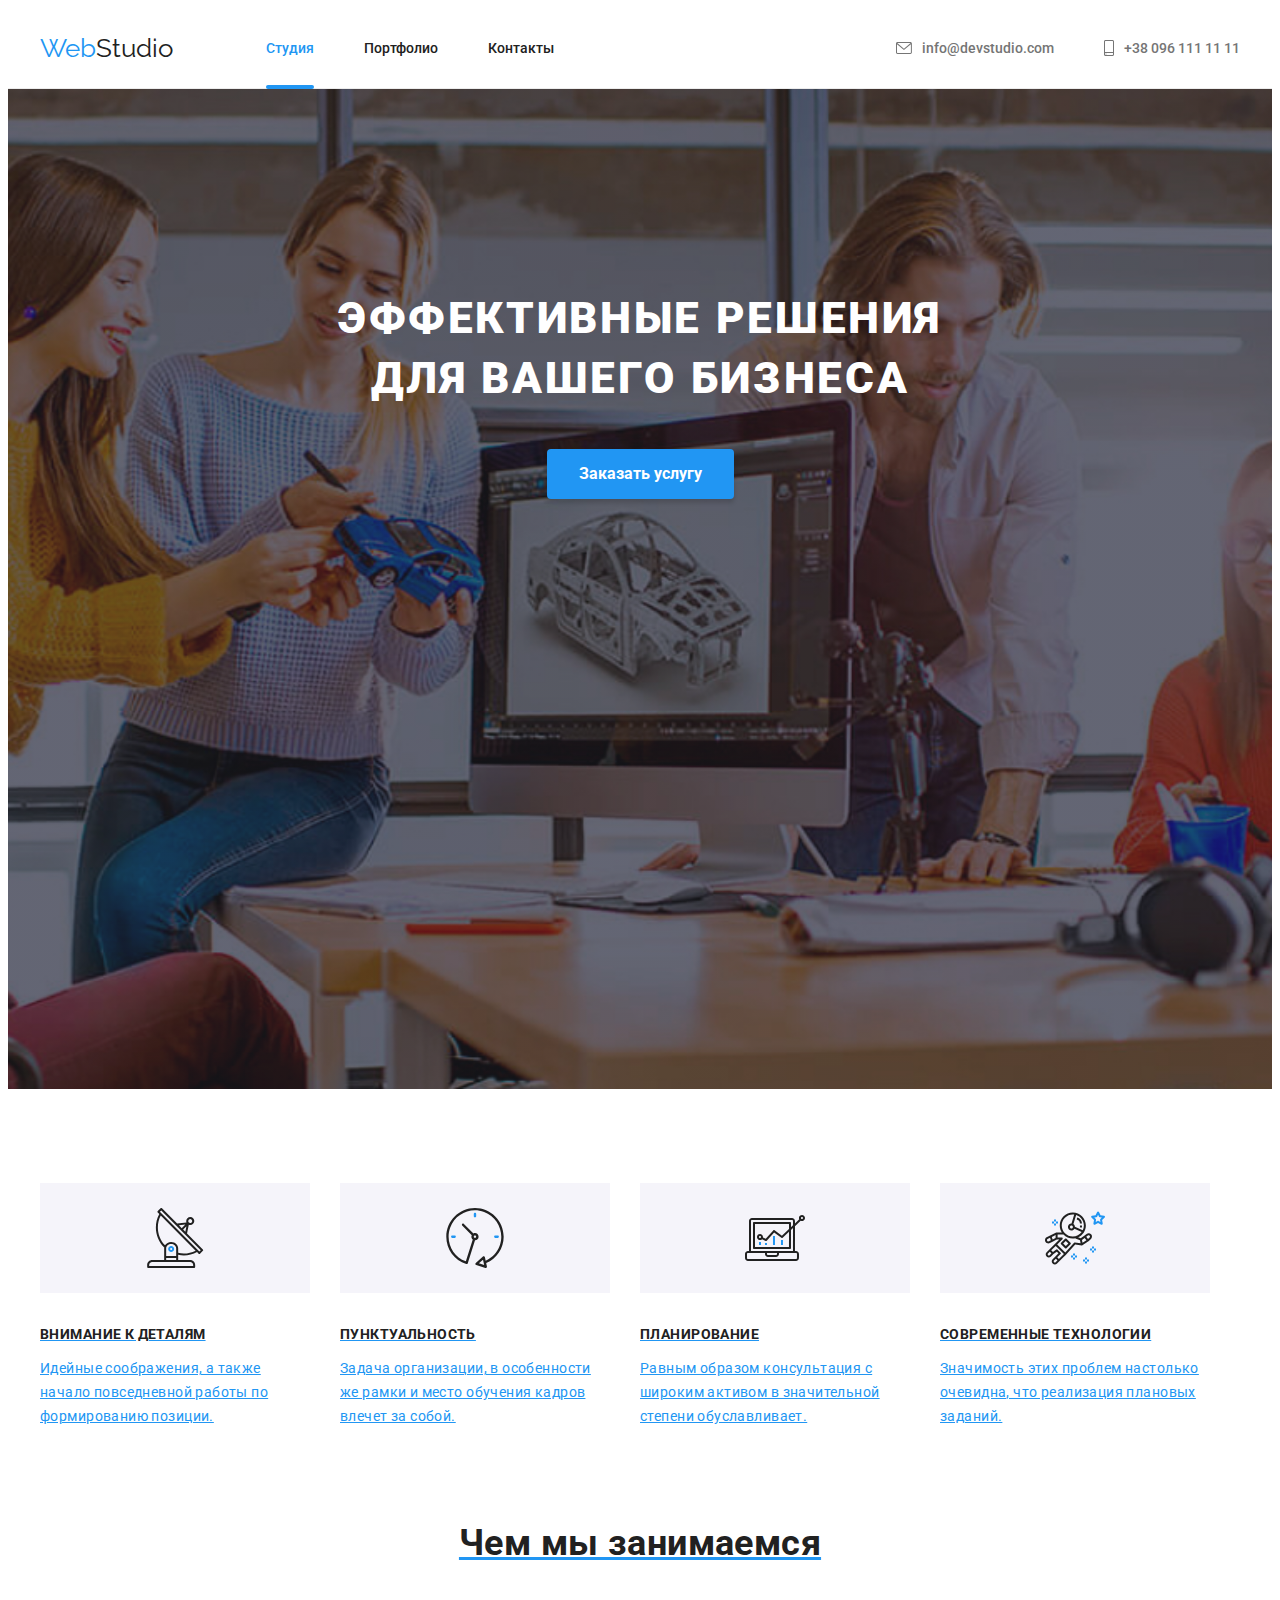
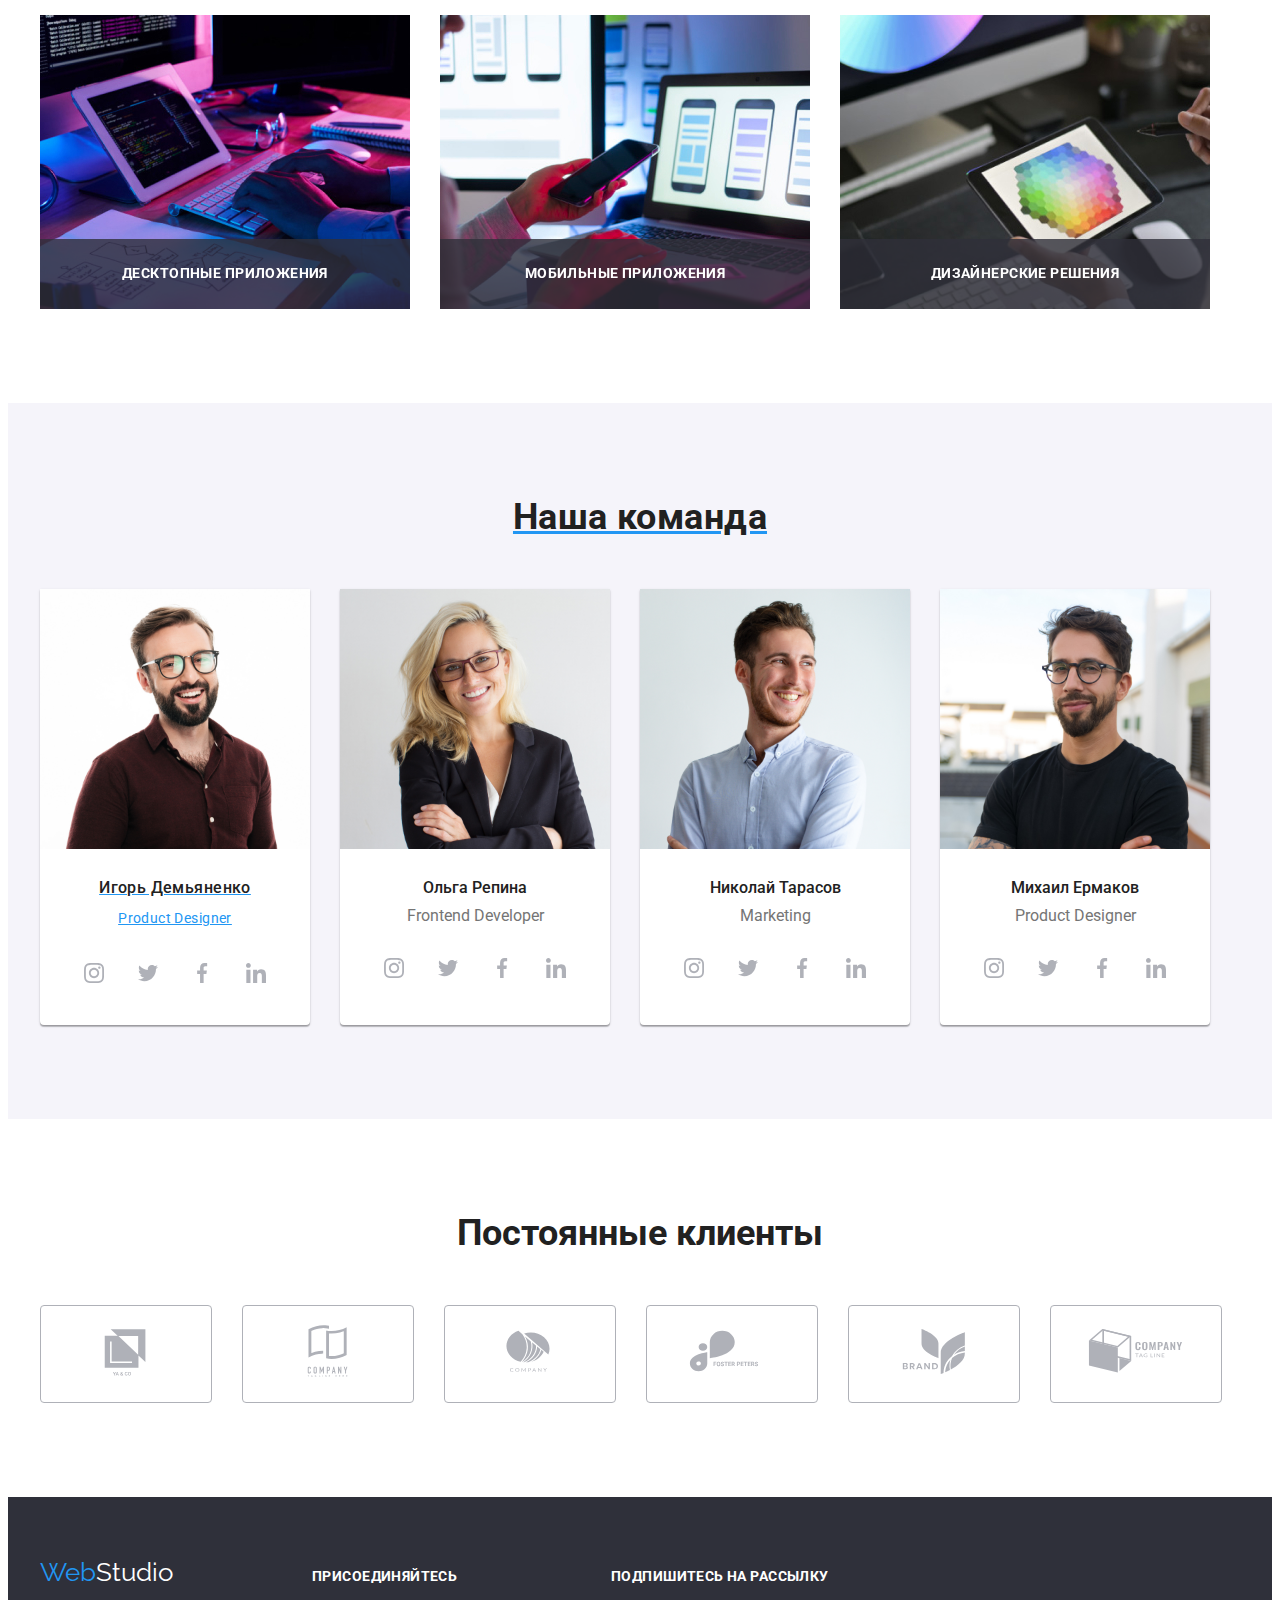
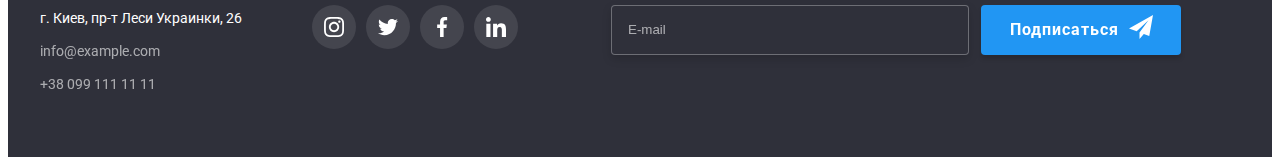
==== commit ead0540f: "rev 16/08" ====
--- a/index.html
+++ b/index.html
@@ -97,11 +97,14 @@
                             </ul>
 
                             <label class="label-check">
-                                <input class="checkbox" type="checkbox" name="check" value="assign" />
-                                <svg class="icon" width="15px" height="15px">
-                                    <use href="./images/icons.svg#icon-checkbox-off"></use>
-                                </svg>
-                                Соглашаюсь с рассылкой и принимаю<p class="check-text">Условия договора</p>
+                                <div class="checkbox-container">
+                                    <input class="checkbox" type="checkbox" name="check" value="assign" />
+                                    <svg class="icon" width="15px" height="15px">
+                                        <use href="./images/icons.svg#icon-checkbox-off"></use>
+                                    </svg>
+                                    <span>Соглашаюсь с рассылкой и принимаю <a class="check-text">Условия договора</span>
+                                </div>
+                                
                             </label>
                             
 
@@ -448,24 +451,21 @@
             </div>
 
             <div class="subscribe-content">
-                <p class="subscribe">Подпишитесь на рассылку</p>
-                <div class="subscr-place">
+            <p class="subscribe">Подпишитесь на рассылку</p>
                 <form class="form-subcr" name="subscribe-form" autocomplete="on" novalidate>
                     <div class="form-field-subcr">
-                        <label for="user_email">
                             <input type="email" placeholder="E-mail" id="user-email" />
-                        </label>
                     </div>
+                    <span class="button-place">
+                        <button type="submit" class="button-subscr">
+                            <p>Подписаться</p>
+                                <svg class="submit-logo">
+                                    <use href="./images/icons.svg#icon-send"></use>
+                                </svg>
+                        </button>
+                    </span>
+                    
                 </form>
-            
-                <button type="submit" class="button-subscr">
-                    <p>Подписаться</p>
-                    <div class="icon-submit">
-                        <svg class="submit-logo">
-                            <use href="./images/icons.svg#icon-send"></use>
-                        </svg>
-                </button>
-            </div>
             </div>
 
         </div>
--- a/CSS/styles.css
+++ b/CSS/styles.css
@@ -434,7 +434,13 @@
   transition: fill var(--cubic-anim);
 }
 
-.check-text {
+.checkbox-container{
+  display: flex;
+  justify-content: center;
+  align-items: baseline;
+}
+
+.check-text{
   font-size: 14px;
   line-height: 1.71;
   letter-spacing: 0.03em;
@@ -444,10 +450,9 @@
 }
 
 .label-check {
-  margin: 20px 51px 30px 54px;
+  margin: 20px 51px 30px 52px;
   display: flex;
   width: 100%;
-  text-align: left;
   font-weight: 400;
   font-size: 14px;
   line-height: 1.71;
@@ -467,6 +472,8 @@
 }
 
 .icon {
+  position: relative;
+  top: 2px;
   display: inline-block;
   width: 15px;
   height: 15px;
@@ -830,21 +837,22 @@
   margin-bottom: 20px;
 }
 
-.subscr-place {
-  display: flex;
-}
-
 .button-subscr:hover,
 .button-subscr:focus {
   background-color: var(--button-background-color);
 }
 
+.button-place {
+  display: flex;
+  justify-content: baseline;
+  text-align: center;
+}
+
 .button-subscr {
+  display: flex;
   position: relative;
   margin-left: 12px;
   padding: 10px 28px 10px 29px;
-  display: flex;
-  text-align: center;
   font-size: 16px;
   line-height: 1.9;
   font-weight: 700;
@@ -858,14 +866,9 @@
   cursor: pointer;
 }
 
-.icon-submit {
-  display: flex;
-  justify-content: left;
-  align-items: left;
+.submit-logo {
+  display: flex;
   margin-left: 10px;
-}
-
-.submit-logo {
   fill: var(--secondary-text-color);
   width: 24px;
   height: 24px;
@@ -874,6 +877,7 @@
 /* Form Subscribe */
 
 .form-subcr {
+  display: flex;
   position: relative;
   width: 358px;
   margin-left: auto;
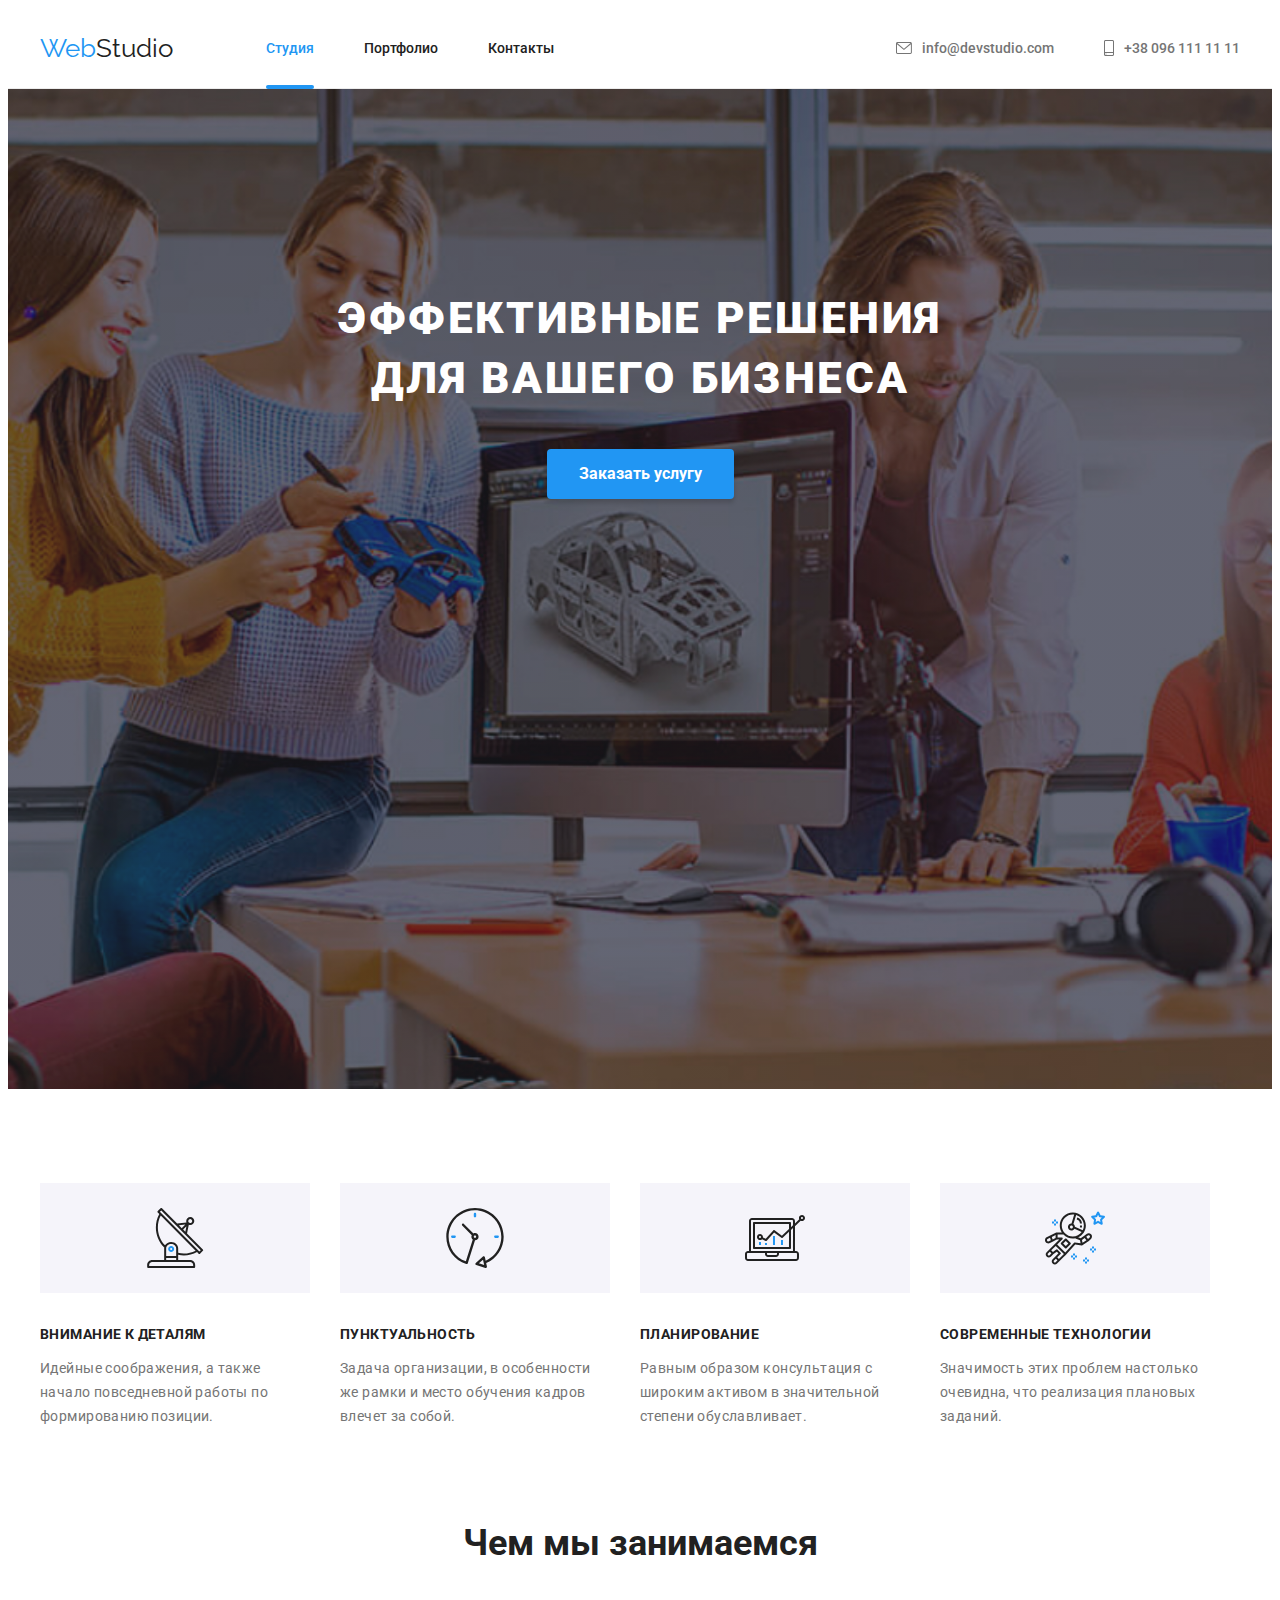
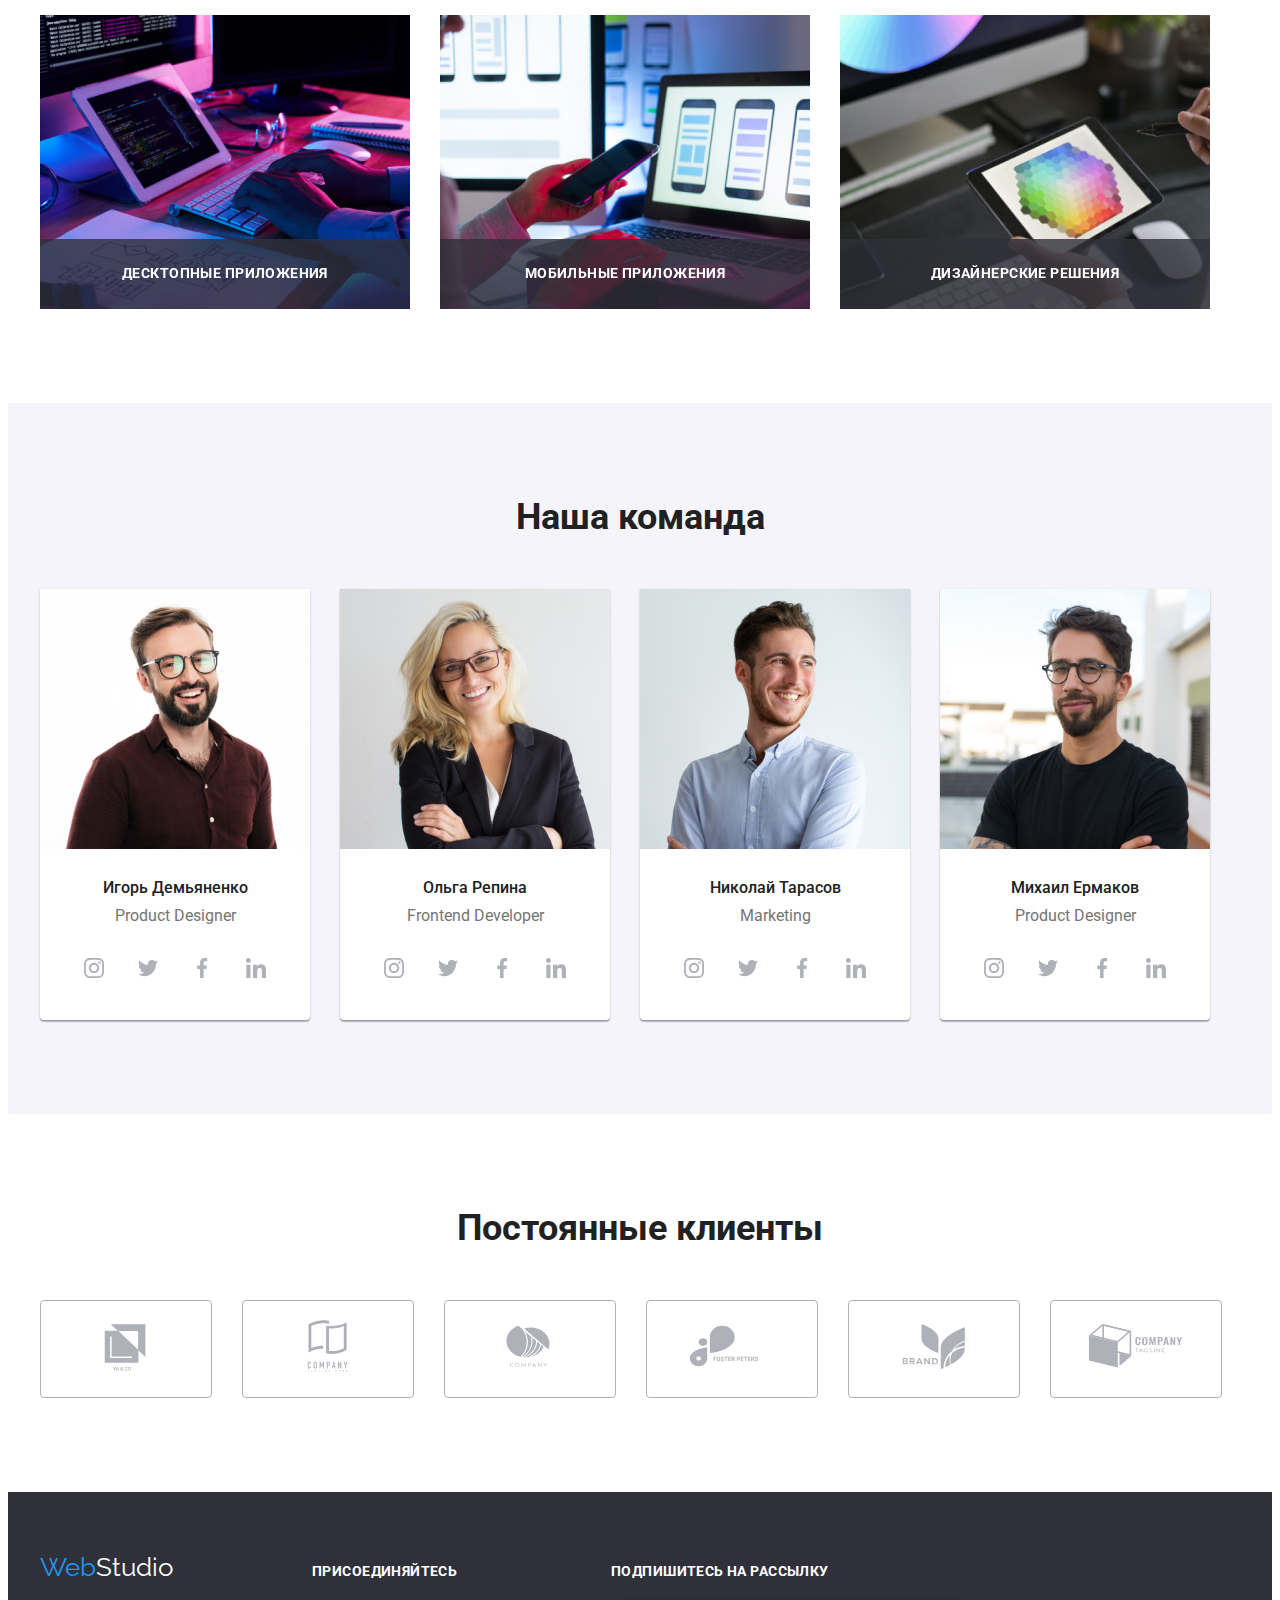
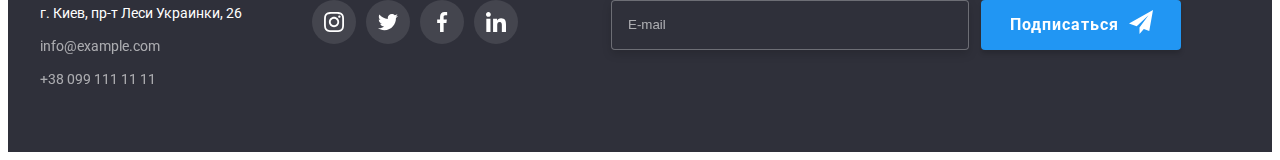
==== commit e84b4ada: "rev v2" ====
--- a/index.html
+++ b/index.html
@@ -102,9 +102,8 @@
                                     <svg class="icon" width="15px" height="15px">
                                         <use href="./images/icons.svg#icon-checkbox-off"></use>
                                     </svg>
-                                    <span>Соглашаюсь с рассылкой и принимаю <a class="check-text">Условия договора</span>
+                                    <span>Соглашаюсь с рассылкой и принимаю <a class="check-text">Условия договора</a></span>
                                 </div>
-                                
                             </label>
                             
 
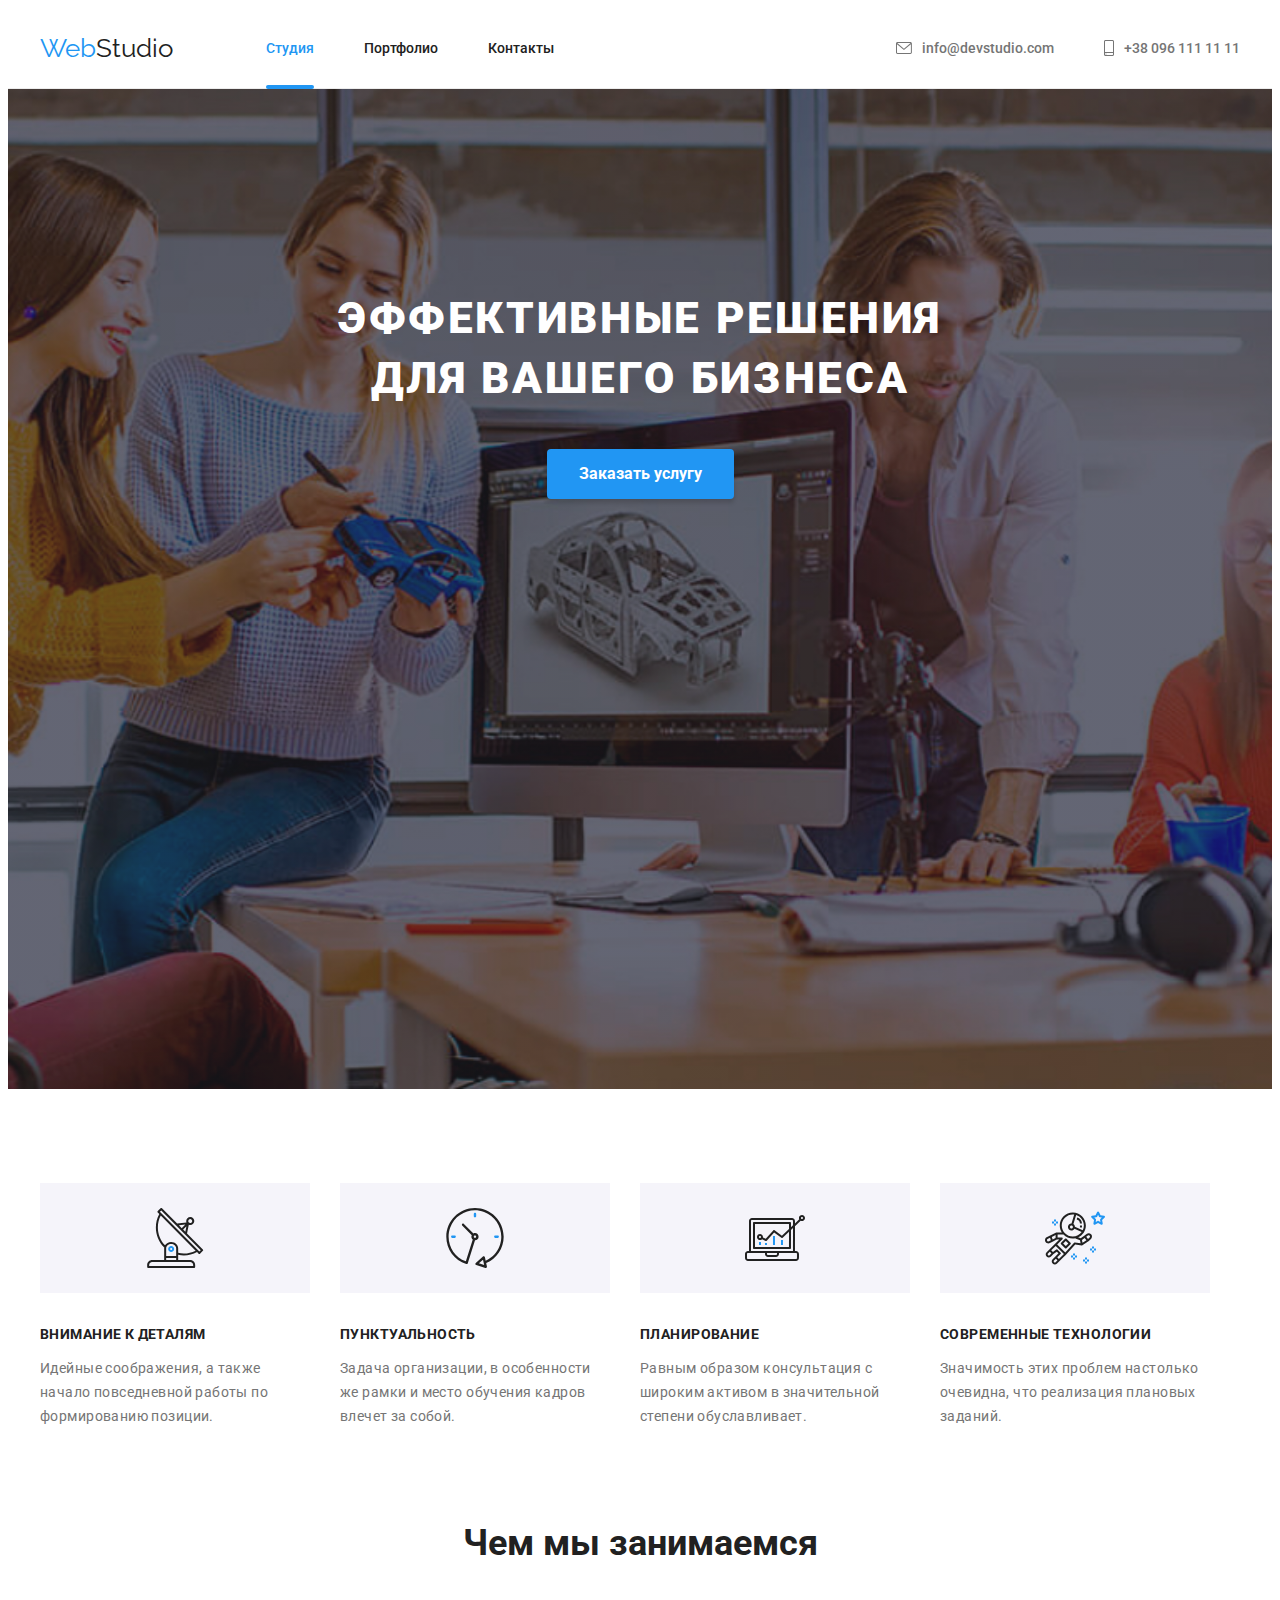
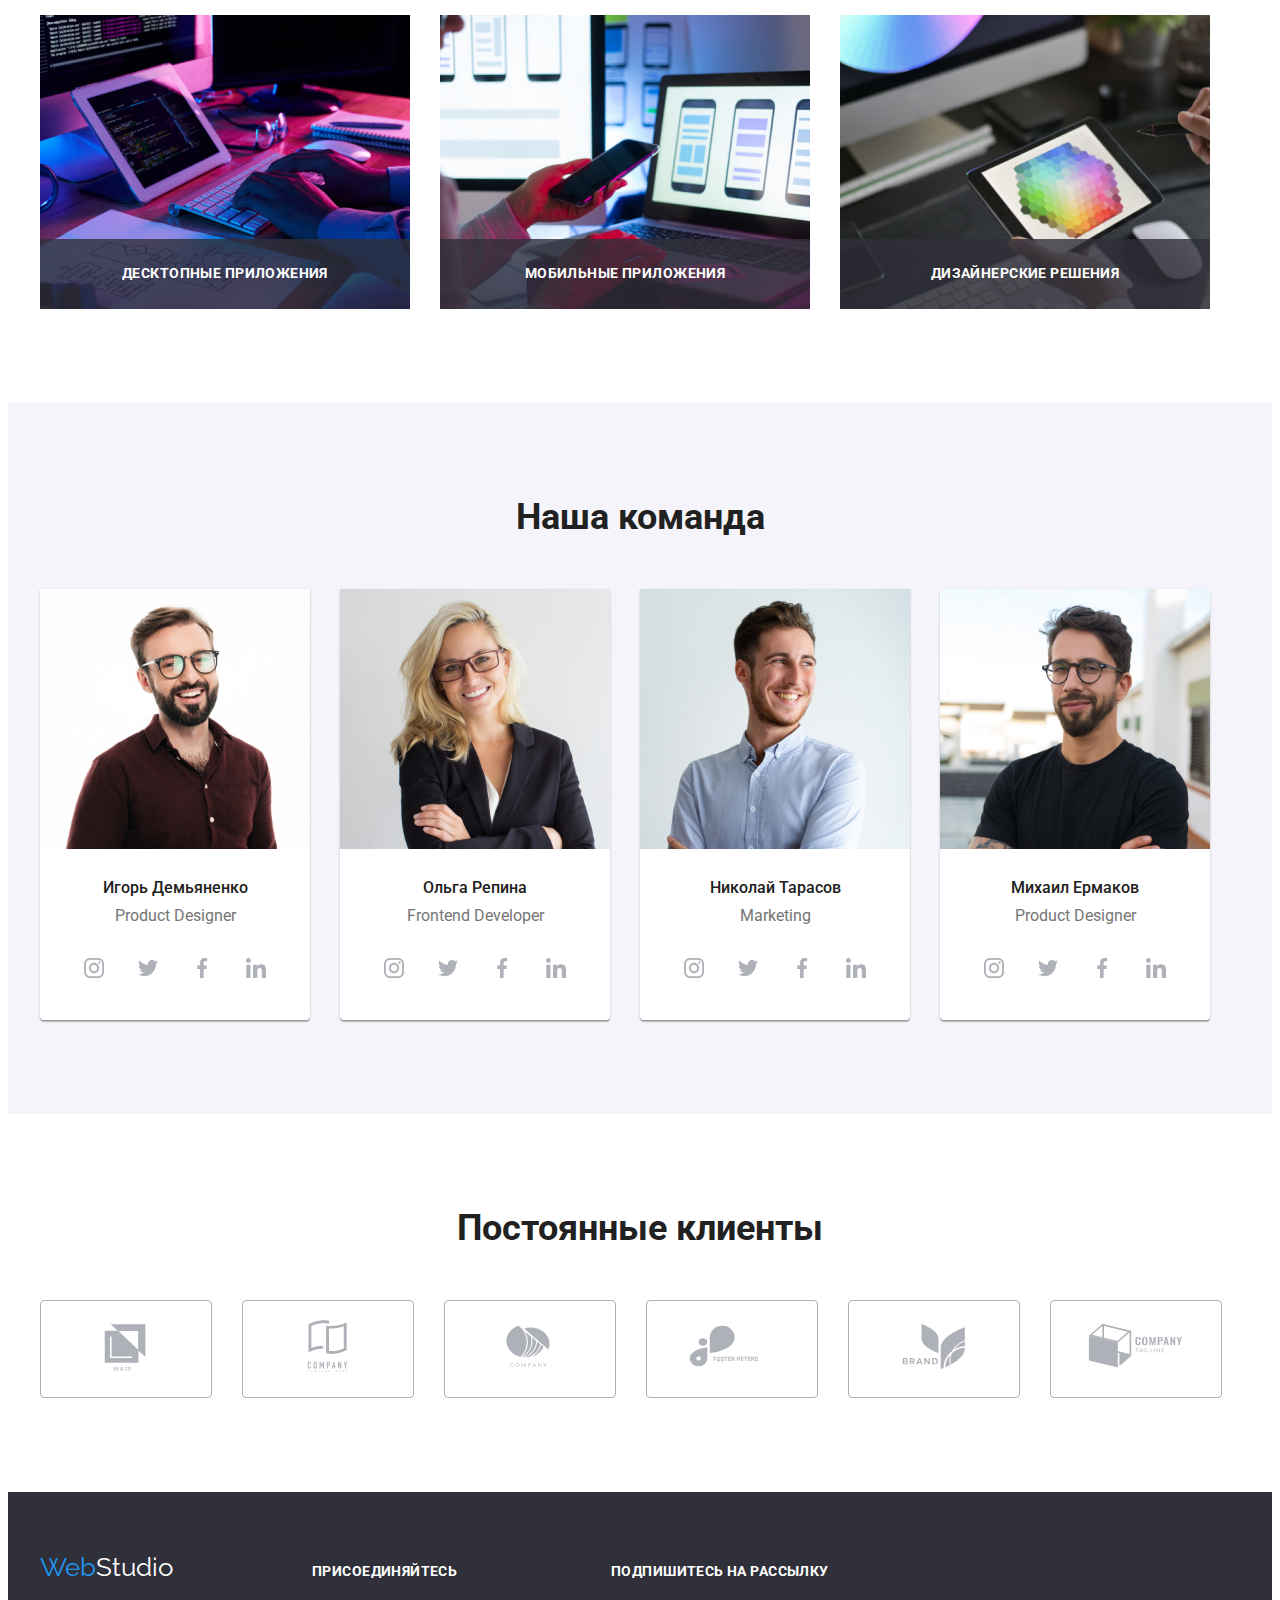
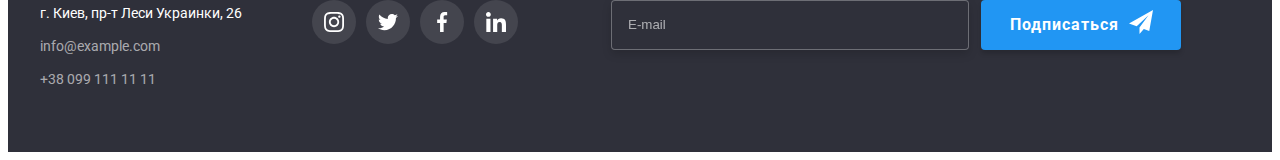
==== commit ac7875e6: "marks fixed" ====
--- a/index.html
+++ b/index.html
@@ -58,63 +58,7 @@
         
             <!-- Модалка -->
             <button class="button" type="button" data-modal-open>Заказать услугу</button>
-                <div class="backdrop is-hidden" data-modal>
-                    <div class="modal">
-                        <button type="button" class="icon-close" data-modal-close>
-                            <svg class="icon-close-logo">
-                                <use href="./images/icons.svg#icon-close"></use>
-                            </svg>
-                        </button>
-                            
-                        <form class="modal-form" method="post">
-                            <h2 class="modal-form-title">Оставьте свои данные, мы вам перезвоним</h2>
-                            <ul class="form-elements">
-                                <li class="form-li">
-                                    <label class="label-form" for="name">Имя</label>
-                                    <input class="input-form" type="text" id="name" name="user_name" />
-                                    <svg class="form-icon" width="18px" height="18px">
-                                        <use href="./images/icons.svg#icon-person"></use>
-                                    </svg>
-                                </li>
-                                <li class="form-li">
-                                    <label class="label-form" for="phone">Телефон</label>
-                                    <input class="input-form" type="email" id="phone" name="user_phone" value="+380">
-                                    <svg class="form-icon" width="18px" height="18px">
-                                        <use href="./images/icons.svg#icon-phone"></use>
-                                    </svg>
-                                </li>
-                                <li class="form-li">
-                                    <label class="label-form" for="mail">Почта</label>
-                                    <input class="input-form" type="email" id="mail" name="user_email" placeholder="example@mail.com">
-                                    <svg class="form-icon" width="18px" height="18px">
-                                        <use href="./images/icons.svg#icon-email"></use>
-                                    </svg>
-                                </li>
-                                <li class="form-li">
-                                    <label class="label-form" for="msg">Комментарий</label>
-                                    <textarea class="text-form" id="msg" name="user_message" placeholder="Введите текст"></textarea>
-                                </li>
-                            </ul>
-
-                            <label class="label-check">
-                                <div class="checkbox-container">
-                                    <input class="checkbox" type="checkbox" name="check" value="assign" />
-                                    <svg class="icon" width="15px" height="15px">
-                                        <use href="./images/icons.svg#icon-checkbox-off"></use>
-                                    </svg>
-                                    <span>Соглашаюсь с рассылкой и принимаю <a class="check-text">Условия договора</a></span>
-                                </div>
-                            </label>
-                            
-
-                        </form>
-                        <div class="sending">
-                            <button class="button-send" type="submit">
-                                <p>Отправить</p>
-                            </button>
-                        </div>
-                    </div>
-                </div>
+                
                 
         </section>
 
@@ -164,7 +108,7 @@
         </section>
 
         <!--Чем мы занимаемся-->
-        
+
         <section class="descr-gallery">
             <div class="container">
                 <h2 class="section-title">Чем мы занимаемся</h2>
@@ -179,7 +123,7 @@
                     </li>
                     <li class="item">
                         <div class="box-descr">
-                         <img src="./images/box-2.jpg" alt="Телефон и клава" width="370">
+                        <img src="./images/box-2.jpg" alt="Телефон и клава" width="370">
                         <div class="overlay-descr">
                         <p class="overlay-descr-text">Мобильные приложения</p>
                         </div>
@@ -457,7 +401,7 @@
                     </div>
                     <span class="button-place">
                         <button type="submit" class="button-subscr">
-                            <p>Подписаться</p>
+                            Подписаться
                                 <svg class="submit-logo">
                                     <use href="./images/icons.svg#icon-send"></use>
                                 </svg>
@@ -469,6 +413,64 @@
 
         </div>
     </footer>
+    
+    <div class="backdrop is-hidden" data-modal>
+        <div class="modal">
+            <button type="button" class="icon-close" data-modal-close>
+                <svg class="icon-close-logo">
+                    <use href="./images/icons.svg#icon-close"></use>
+                </svg>
+            </button>
+    
+            <form class="modal-form" method="post">
+                <h2 class="modal-form-title">Оставьте свои данные, мы вам перезвоним</h2>
+                <ul class="form-elements">
+                    <li class="form-li">
+                        <label class="label-form" for="name">Имя</label>
+                        <input class="input-form" type="text" id="name" name="user_name" />
+                        <svg class="form-icon" width="18px" height="18px">
+                            <use href="./images/icons.svg#icon-person"></use>
+                        </svg>
+                    </li>
+                    <li class="form-li">
+                        <label class="label-form" for="phone">Телефон</label>
+                        <input class="input-form" type="email" id="phone" name="user_phone" value="+380">
+                        <svg class="form-icon" width="18px" height="18px">
+                            <use href="./images/icons.svg#icon-phone"></use>
+                        </svg>
+                    </li>
+                    <li class="form-li">
+                        <label class="label-form" for="mail">Почта</label>
+                        <input class="input-form" type="email" id="mail" name="user_email" placeholder="example@mail.com">
+                        <svg class="form-icon" width="18px" height="18px">
+                            <use href="./images/icons.svg#icon-email"></use>
+                        </svg>
+                    </li>
+                    <li class="form-li">
+                        <label class="label-form" for="msg">Комментарий</label>
+                        <textarea class="text-form" id="msg" name="user_message" placeholder="Введите текст"></textarea>
+                    </li>
+                </ul>
+    
+                <label class="label-check">
+                    <span class="checkbox-container">
+                        <input class="checkbox" type="checkbox" name="check" value="assign" />
+                        <svg class="icon" width="15px" height="15px">
+                            <use href="./images/icons.svg#icon-checkbox-off"></use>
+                        </svg>
+                        <span>Соглашаюсь с рассылкой и принимаю <a class="check-text">Условия договора</a></span>
+                    </span>
+                </label>
+    
+    
+            </form>
+            <div class="sending">
+                <button class="button-send" type="submit">
+                    Отправить
+                </button>
+            </div>
+        </div>
+    </div>
     <script src="./js/modal.js"></script>
 </body>
 
--- a/CSS/styles.css
+++ b/CSS/styles.css
@@ -44,6 +44,7 @@
 a {
   text-decoration: none;
 }
+
 img {
   display: block;
   max-width: 100%;
@@ -328,10 +329,12 @@
 }
 
 .modal-form {
+  position: relative;
   display: flex;
   flex-direction: column;
   text-align: start;
   width: 448px;
+  z-index: 1;
 }
 
 .modal-form-title {
@@ -436,8 +439,7 @@
 
 .checkbox-container{
   display: flex;
-  justify-content: center;
-  align-items: baseline;
+  align-items: center;
 }
 
 .check-text{
@@ -473,7 +475,6 @@
 
 .icon {
   position: relative;
-  top: 2px;
   display: inline-block;
   width: 15px;
   height: 15px;
@@ -540,6 +541,7 @@
 .descr-gallery {
   padding-bottom: 94px;
 }
+
 .section-title {
   margin-bottom: 50px;
   font-size: 36px;
@@ -550,9 +552,8 @@
 }
 
 .gallery {
-  display: flex;
-  position: relative;
-  z-index: 1;
+
+  display: flex;
 }
 
 .gallery .item + .item {
@@ -566,7 +567,6 @@
   display: flex;
   justify-content: center;
   align-items: center;
-  overflow: hidden;
 }
 
 .overlay-descr {
